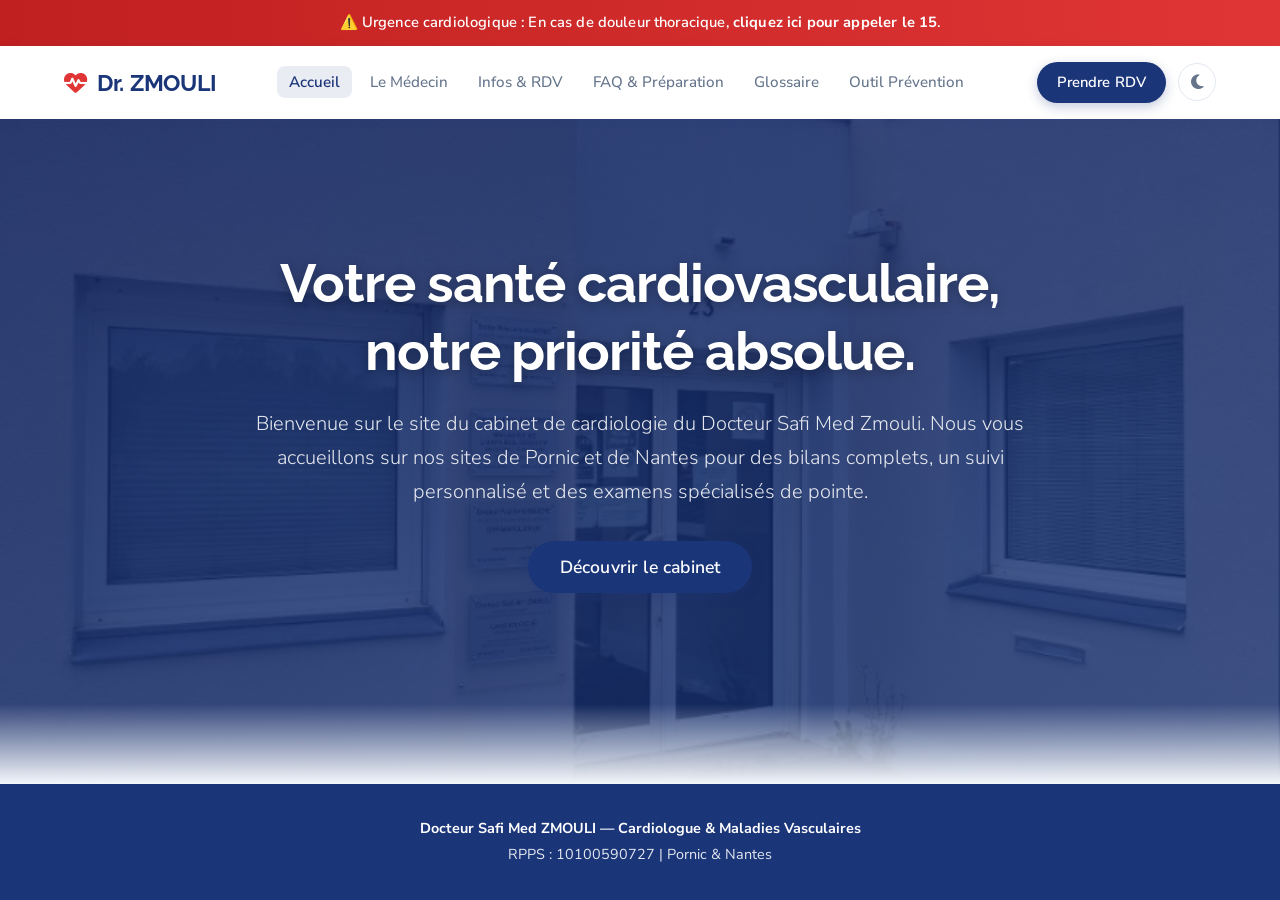
==== index.html @ 4a056d4e "first commit" ====
<!DOCTYPE html>
<html lang="fr">
<head>
    <meta charset="UTF-8">
    <meta name="viewport" content="width=device-width, initial-scale=1.0">
    <title>Accueil - Dr. Safi Med ZMOULI</title>
    <meta property="og:title" content="Cabinet de Cardiologie - Dr. Safi Med ZMOULI">
    <meta property="og:description" content="Prenez rendez-vous avec le Dr. Zmouli à Pornic ou Nantes. Prévention, diagnostic et traitement des maladies cardiovasculaires.">
    <meta property="og:image" content="Photo_DRZM.png">
    <meta property="og:type" content="website">
    <link rel="icon" type="image/png" href="Photo_DRZM.png">
    <link href="https://unpkg.com/aos@2.3.1/dist/aos.css" rel="stylesheet">
    <link rel="stylesheet" href="https://cdnjs.cloudflare.com/ajax/libs/font-awesome/6.5.1/css/all.min.css">
    <link rel="stylesheet" href="style.css">
    <style>
        #loader { position:fixed;inset:0;background:#1a3578;display:flex;justify-content:center;align-items:center;z-index:10000;transition:opacity .5s; }
        .loader-hidden { opacity:0;pointer-events:none; }
        .heart-container { font-size:4.5em;color:white;animation:loader-pulse .8s infinite; }
        @keyframes loader-pulse { 0%,100%{transform:scale(1)}15%{transform:scale(1.35)}30%{transform:scale(1)}45%{transform:scale(1.18)} }
    </style>
</head>
<body>
    <div id="loader"><div class="heart-container"><i class="fa-solid fa-heart-pulse"></i></div></div>

    <a href="tel:15" class="urgence-banner">
        <div class="texte-battant">⚠️ Urgence cardiologique : En cas de douleur thoracique, <strong>cliquez ici pour appeler le 15</strong>.</div>
    </a>

    <header>
        <a href="accueil.html" class="logo"><i class="fa-solid fa-heart-pulse"></i> Dr. ZMOULI</a>
        <nav>
            <ul>
                <li><a href="index.html" class="active">Accueil</a></li>
                <li><a href="profil.html">Le Médecin</a></li>
                <li><a href="rendezvous.html">Infos & RDV</a></li>
                <li><a href="faq.html">FAQ & Préparation</a></li>
                <li><a href="glossaire.html">Glossaire</a></li>
                <li><a href="imc.html">Outil Prévention</a></li>
            </ul>
        </nav>
        <div class="header-actions">
            <a href="https://www.maiia.com/cardiologue/44210-pornic/zmouli-safi-med" target="_blank" class="btn-rdv">Prendre RDV</a>
            <button id="btn-theme" class="btn-theme" title="Basculer le mode sombre"><i id="icon-theme" class="fa-solid fa-moon"></i></button>
        </div>
    </header>

    <section class="hero">
        <div data-aos="zoom-in" data-aos-duration="1000">
            <h1>Votre santé cardiovasculaire,<br>notre priorité absolue.</h1>
            <p>Bienvenue sur le site du cabinet de cardiologie du Docteur Safi Med Zmouli. Nous vous accueillons sur nos sites de Pornic et de Nantes pour des bilans complets, un suivi personnalisé et des examens spécialisés de pointe.</p>
            <a href="rendezvous.html" class="btn-rdv" style="font-size:1.1em; padding:14px 32px;">Découvrir le cabinet</a>
        </div>
    </section>

    <footer>
        <p><strong>Docteur Safi Med ZMOULI — Cardiologue & Maladies Vasculaires</strong></p>
        <p>RPPS : 10100590727 | Pornic & Nantes</p>
    </footer>

    <button id="btn-retour-haut" title="Retour en haut"><i class="fa-solid fa-arrow-up"></i></button>

    <script src="script.js"></script>
    <script src="https://unpkg.com/aos@2.3.1/dist/aos.js"></script>
    <script>AOS.init({ duration: 800, once: true });</script>
</body>
</html>
---- style.css ----
/* =========================================
   VARIABLES & RESET
   ========================================= */
@import url('https://fonts.googleapis.com/css2?family=Raleway:wght@600;700;800&family=Nunito+Sans:wght@300;400;500;600;700&display=swap');

:root {
    --primary: #1a3578;
    --primary-dark: #112460;
    --primary-light: #2a4ea0;
    --accent: #e03535;
    --accent-dark: #c02020;
    --success: #0ea472;
    --bg: #f4f7fb;
    --surface: #ffffff;
    --text: #1e293b;
    --text-muted: #64748b;
    --border: #e2e8f0;
    --shadow-sm: 0 2px 8px rgba(0,0,0,0.06);
    --shadow-md: 0 6px 24px rgba(0,0,0,0.09);
    --shadow-lg: 0 12px 40px rgba(0,0,0,0.12);
    --radius: 14px;
    --radius-sm: 8px;
    --transition: 0.25s cubic-bezier(0.4, 0, 0.2, 1);
}

*, *::before, *::after { box-sizing: border-box; margin: 0; padding: 0; }

html { scroll-behavior: smooth; }

body {
    font-family: 'Nunito Sans', sans-serif;
    background-color: var(--bg);
    color: var(--text);
    display: flex;
    flex-direction: column;
    min-height: 100vh;
    line-height: 1.6;
    transition: background-color var(--transition), color var(--transition);
}

h1, h2, h3 {
    font-family: 'Raleway', sans-serif;
    line-height: 1.25;
}

/* =========================================
   LOADER
   ========================================= */
#loader {
    position: fixed; inset: 0;
    background: var(--primary);
    display: flex; justify-content: center; align-items: center;
    z-index: 10000;
    transition: opacity 0.5s ease, visibility 0.5s;
}
.loader-hidden { opacity: 0; visibility: hidden; pointer-events: none; }
.heart-container { font-size: 4.5em; color: white; animation: loader-pulse 0.8s infinite; }
@keyframes loader-pulse {
    0%, 100% { transform: scale(1); }
    15% { transform: scale(1.35); }
    30% { transform: scale(1); }
    45% { transform: scale(1.18); }
}
body.dark-mode #loader { background-color: #0d1b3e; }

/* =========================================
   URGENCE BANNER
   ========================================= */
.urgence-banner {
    display: block;
    background: linear-gradient(90deg, var(--accent-dark), var(--accent));
    color: white;
    text-align: center;
    padding: 11px 20px;
    font-size: 0.92em;
    font-weight: 600;
    text-decoration: none;
    letter-spacing: 0.01em;
    transition: filter var(--transition);
}
.urgence-banner:hover { filter: brightness(1.1); }
.texte-battant { display: inline-block; animation: heartBeat 1.6s ease-in-out infinite; }
@keyframes heartBeat {
    0%, 100% { transform: scale(1); }
    14%  { transform: scale(1.04); }
    28%  { transform: scale(1); }
    42%  { transform: scale(1.04); }
    70%  { transform: scale(1); }
}

/* =========================================
   HEADER & NAV
   ========================================= */
header {
    background: var(--surface);
    padding: 16px 5%;
    box-shadow: 0 2px 12px rgba(26, 53, 120, 0.08);
    display: flex;
    justify-content: space-between;
    align-items: center;
    position: sticky;
    top: 0;
    z-index: 1000;
    transition: background-color var(--transition), box-shadow var(--transition);
}

.logo {
    font-family: 'Raleway',serif;
    font-size: 1.45em;
    font-weight: 700;
    color: var(--primary);
    text-decoration: none;
    display: flex;
    align-items: center;
    gap: 10px;
    letter-spacing: -0.01em;
}
.logo i { color: var(--accent); }

nav ul { list-style: none; display: flex; gap: 6px; }

nav a {
    text-decoration: none;
    color: var(--text-muted);
    font-weight: 500;
    font-size: 0.95em;
    padding: 6px 12px;
    border-radius: var(--radius-sm);
    transition: color var(--transition), background var(--transition);
}
nav a:hover {
    color: var(--primary);
    background: rgba(26, 53, 120, 0.06);
}
nav a.active {
    color: var(--primary);
    background: rgba(26, 53, 120, 0.09);
    font-weight: 600;
}

.header-actions { display: flex; align-items: center; gap: 12px; }

.btn-rdv {
    background: var(--primary);
    color: white;
    padding: 9px 20px;
    border-radius: 40px;
    text-decoration: none;
    font-weight: 600;
    font-size: 0.92em;
    letter-spacing: 0.01em;
    transition: background var(--transition), transform var(--transition), box-shadow var(--transition);
    box-shadow: 0 4px 12px rgba(26, 53, 120, 0.25);
}
.btn-rdv:hover {
    background: var(--primary-light);
    transform: translateY(-2px);
    box-shadow: 0 6px 18px rgba(26, 53, 120, 0.35);
}

.btn-theme {
    background: none;
    border: 1.5px solid var(--border);
    font-size: 1.05em;
    cursor: pointer;
    color: var(--text-muted);
    width: 38px; height: 38px;
    border-radius: 50%;
    display: flex; align-items: center; justify-content: center;
    transition: all var(--transition);
}
.btn-theme:hover { transform: rotate(20deg); color: var(--primary); border-color: var(--primary); }

/* =========================================
   FOOTER
   ========================================= */
footer {
    background: var(--primary);
    color: rgba(255,255,255,0.88);
    text-align: center;
    padding: 32px 20px;
    margin-top: auto;
    font-size: 0.9em;
    line-height: 1.8;
}
footer strong { color: white; }

/* =========================================
   BOUTON RETOUR EN HAUT
   ========================================= */
#btn-retour-haut {
    display: none;
    position: fixed;
    bottom: 30px; right: 30px;
    z-index: 99;
    border: none;
    background: var(--primary);
    color: white;
    cursor: pointer;
    width: 48px; height: 48px;
    border-radius: 50%;
    font-size: 1em;
    padding: 0;
    line-height: 1;
    align-items: center;
    justify-content: center;
    box-shadow: 0 4px 16px rgba(26, 53, 120, 0.35);
    transition: background var(--transition), transform var(--transition), box-shadow var(--transition);
}
#btn-retour-haut:hover {
    background: var(--accent);
    transform: translateY(-4px);
    box-shadow: 0 8px 24px rgba(224, 53, 53, 0.35);
}

/* =========================================
   PAGE GÉNÉRALE
   ========================================= */
.container-page {
    width: 90%;
    max-width: 1150px;
    margin: 56px auto;
    padding: 0;
    flex-grow: 1;
}

.page-titre {
    text-align: center;
    color: var(--primary);
    font-size: 2.6em;
    margin-bottom: 12px;
    letter-spacing: -0.02em;
}
.page-sous-titre {
    text-align: center;
    color: var(--text-muted);
    font-size: 1.15em;
    margin-bottom: 52px;
    font-weight: 400;
}

/* =========================================
   CARTES GÉNÉRIQUES
   ========================================= */
.carte {
    background: var(--surface);
    padding: 32px;
    border-radius: var(--radius);
    box-shadow: var(--shadow-md);
    border-top: 4px solid var(--primary);
    transition: box-shadow var(--transition), transform var(--transition);
}
.carte:hover { box-shadow: var(--shadow-lg); }
.carte h2 {
    margin-top: 0;
    color: var(--primary);
    display: flex;
    align-items: center;
    gap: 10px;
    border-bottom: 1px solid var(--border);
    padding-bottom: 16px;
    margin-bottom: 20px;
    font-size: 1.3em;
}

/* =========================================
   HERO (Accueil)
   ========================================= */
.hero {
    text-align: center;
    padding: 130px 24px 150px;
    background-image:
        linear-gradient(160deg, rgba(17, 36, 96, 0.88) 0%, rgba(26, 53, 120, 0.78) 100%),
        url('image_31f8ce.png');
    background-size: cover;
    background-position: center;
    background-attachment: fixed;
    color: white;
    flex-grow: 1;
    position: relative;
    overflow: hidden;
}
.hero::after {
    content: '';
    position: absolute;
    bottom: 0; left: 0; right: 0;
    height: 80px;
    background: linear-gradient(to top, var(--bg), transparent);
}
.hero h1 {
    color: white;
    font-size: 3.4em;
    margin-bottom: 22px;
    text-shadow: 0 2px 12px rgba(0,0,0,0.3);
    letter-spacing: -0.02em;
}
.hero p {
    color: rgba(255, 255, 255, 0.88);
    font-size: 1.25em;
    max-width: 780px;
    margin: 0 auto 44px;
    line-height: 1.7;
    font-weight: 300;
}

/* =========================================
   PAGE PROFIL
   ========================================= */
.container-profil {
    max-width: 1000px;
    margin: 56px auto;
    padding: 48px;
    background: var(--surface);
    border-radius: var(--radius);
    box-shadow: var(--shadow-lg);
    flex-grow: 1;
}
.profil-haut { display: flex; gap: 48px; align-items: flex-start; }
.profil-image { flex: 0 0 280px; text-align: center; }

.cadre-photo {
    width: 100%;
    height: 340px;
    border-radius: var(--radius);
    overflow: hidden;
    box-shadow: var(--shadow-md);
    border: 4px solid var(--bg);
    outline: 2px solid var(--primary);
}
.photo-medecin {
    width: 100%; height: 100%;
    object-fit: cover;
    object-position: center top;
    transform: scale(1.15);
    transform-origin: center top;
    transition: transform 0.4s ease;
}
.cadre-photo:hover .photo-medecin { transform: scale(1.2); }

.titre-doc { color: var(--primary); font-size: 1.4em; margin-top: 16px; margin-bottom: 4px; }
.rpps { color: var(--text-muted); font-size: 0.85em; margin-top: 4px; }

.profil-texte { flex: 1; }
.profil-texte h2 {
    color: var(--primary);
    border-bottom: 2px solid var(--bg);
    padding-bottom: 10px;
    margin-top: 0;
    margin-bottom: 16px;
    font-size: 1.4em;
}
.profil-texte p { color: var(--text-muted); line-height: 1.75; margin-bottom: 24px; }

.expertises {
    list-style: none;
    display: grid;
    grid-template-columns: 1fr 1fr;
    gap: 12px;
    margin-top: 8px;
}
.expertises li {
    position: relative;
    padding: 10px 12px 10px 36px;
    color: var(--text);
    font-weight: 500;
    font-size: 0.95em;
    background: var(--bg);
    border-radius: var(--radius-sm);
    transition: background var(--transition);
}
.expertises li:hover { background: rgba(26,53,120,0.06); }
.expertises li::before {
    content: "\f21e";
    font-family: "Font Awesome 6 Free";
    font-weight: 900;
    color: var(--accent);
    position: absolute;
    left: 12px;
    top: 11px;
}

/* =========================================
   PAGE RDV — GRILLE
   ========================================= */
.grille-contact {
    display: grid;
    grid-template-columns: 1fr 1fr;
    gap: 28px;
    margin-bottom: 56px;
}

.numero-tel {
    display: block;
    font-size: 1.75em;
    color: var(--accent);
    font-weight: 700;
    text-align: center;
    margin: 22px 0;
    padding: 14px;
    background: #fef2f2;
    border-radius: var(--radius-sm);
    letter-spacing: 0.04em;
}

.btn-maiia-gros {
    display: block;
    text-align: center;
    background: var(--primary);
    color: white;
    padding: 15px;
    font-size: 1.1em;
    border-radius: var(--radius-sm);
    text-decoration: none;
    font-weight: 700;
    margin-top: 20px;
    transition: background var(--transition), transform var(--transition);
    box-shadow: 0 4px 14px rgba(26,53,120,0.2);
}
.btn-maiia-gros:hover { background: var(--primary-light); transform: translateY(-2px); }

.table-horaires { width: 100%; border-collapse: collapse; margin-top: 14px; }
.table-horaires td { padding: 10px 4px; border-bottom: 1px dashed var(--border); font-size: 0.95em; }
.jour { font-weight: 600; color: var(--text); min-width: 90px; }

.jour-actuel { background: rgba(26,53,120,0.06); }
.jour-actuel td { border-bottom: 2px solid var(--primary) !important; }

.carte-map { grid-column: span 2; padding: 0; overflow: hidden; border-top: none; border-radius: var(--radius); }
iframe { width: 100%; height: 400px; border: 0; display: block; }

.card-vcard { border-top-color: var(--success) !important; text-align: center; }
.btn-vcard {
    background: var(--success);
    color: white;
    border: none;
    padding: 14px 20px;
    border-radius: var(--radius-sm);
    font-size: 1em;
    font-weight: 700;
    cursor: pointer;
    width: 100%;
    display: flex; justify-content: center; align-items: center;
    gap: 10px;
    margin-top: 20px;
    transition: background var(--transition), transform var(--transition), box-shadow var(--transition);
    box-shadow: 0 4px 12px rgba(14,164,114,0.2);
}
.btn-vcard:hover {
    background: #0b8a5e;
    transform: translateY(-2px);
    box-shadow: 0 6px 18px rgba(14,164,114,0.3);
}

/* =========================================
   PAGE IMC
   ========================================= */
.outil-medical {
    background: linear-gradient(145deg, #172554, var(--primary));
    padding: 44px;
    border-radius: var(--radius);
    box-shadow: var(--shadow-lg);
    text-align: center;
    max-width: 780px;
    margin: 0 auto;
    color: white;
}
.outil-medical h2 { color: white; font-size: 1.6em; }
.outil-medical label { color: #93c5fd; }

.inputs-container { display: flex; gap: 20px; justify-content: center; margin: 24px 0; }
.input-group { display: flex; flex-direction: column; text-align: left; width: 45%; }
.input-group label { font-weight: 600; margin-bottom: 8px; font-size: 0.95em; }
.outil-medical input {
    padding: 13px 16px;
    border: 1.5px solid rgba(255,255,255,0.2);
    border-radius: var(--radius-sm);
    font-size: 1em;
    background: rgba(255,255,255,0.1);
    color: white;
    transition: border-color var(--transition), background var(--transition);
    font-family: 'DM Sans', sans-serif;
}
.outil-medical input::placeholder { color: rgba(255,255,255,0.4); }
.outil-medical input:focus { border-color: rgba(255,255,255,0.6); background: rgba(255,255,255,0.18); outline: none; }

.btn-calcul {
    background: var(--accent);
    color: white;
    border: none;
    padding: 14px 32px;
    font-size: 1.1em;
    font-weight: 700;
    border-radius: 40px;
    cursor: pointer;
    transition: background var(--transition), transform var(--transition), box-shadow var(--transition);
    box-shadow: 0 4px 14px rgba(224,53,53,0.3);
    font-family: 'Nunito Sans', sans-serif;
    letter-spacing: 0.02em;
}
.btn-calcul:hover { background: var(--accent-dark); transform: translateY(-2px); box-shadow: 0 6px 20px rgba(224,53,53,0.4); }

#resultat-imc {
    margin-top: 24px;
    font-weight: 700;
    font-size: 1.2em;
    padding: 20px;
    border-radius: var(--radius-sm);
    display: none;
    line-height: 1.5;
}

/* Test fréquence cardiaque */
.timer-circle {
    width: 130px; height: 130px;
    border: 5px solid rgba(255,255,255,0.4);
    border-radius: 50%;
    margin: 0 auto 20px;
    display: flex; flex-direction: column;
    justify-content: center; align-items: center;
    transition: border-color 0.15s, transform 0.15s;
}
#timer-display { font-size: 2.8em; font-weight: 800; color: white; line-height: 1; }
.timer-circle small { color: rgba(255,255,255,0.6); font-size: 0.75em; letter-spacing: 0.1em; text-transform: uppercase; }
.counter-display { font-size: 1.3em; font-weight: 600; color: rgba(255,255,255,0.8); margin-bottom: 20px; }
#heartbeat-count { color: #fca5a5; font-weight: 800; }
#status-text { font-weight: 600; color: #93c5fd; margin-bottom: 16px; min-height: 24px; }
.timer-pulse-active { animation: pulse-red 0.12s ease; }
@keyframes pulse-red {
    0%, 100% { border-color: rgba(255,255,255,0.4); transform: scale(1); }
    50%       { border-color: #fca5a5; transform: scale(1.06); }
}

/* =========================================
   PAGE FAQ — ACCORDÉON
   ========================================= */
.checklist-visite {
    background: rgba(26,53,120,0.05);
    padding: 28px 32px;
    border-radius: var(--radius);
    margin-bottom: 44px;
    border-left: 5px solid var(--primary);
    box-shadow: var(--shadow-sm);
}
.checklist-visite h2 { color: var(--primary); margin-top: 0; margin-bottom: 14px; }
.checklist-visite ul { list-style: none; }
.checklist-visite li {
    padding: 10px 0;
    font-size: 1.05em;
    display: flex; align-items: center;
    gap: 14px;
    color: var(--text);
    border-bottom: 1px dashed var(--border);
}
.checklist-visite li:last-child { border-bottom: none; }

.accordion { margin-top: 28px; display: flex; flex-direction: column; gap: 12px; }
.accordion-item {
    border-radius: var(--radius-sm);
    overflow: hidden;
    box-shadow: var(--shadow-sm);
    border: 1px solid var(--border);
}
.accordion-bouton {
    width: 100%; text-align: left;
    padding: 18px 22px;
    font-size: 1.05em; font-weight: 600;
    color: var(--primary);
    background: var(--surface);
    border: none; cursor: pointer;
    display: flex; justify-content: space-between; align-items: center;
    transition: background var(--transition);
    font-family: 'Nunito Sans', sans-serif;
}
.accordion-bouton:hover { background: rgba(26,53,120,0.04); }
.accordion-contenu {
    max-height: 0; overflow: hidden;
    transition: max-height 0.4s ease, padding 0.4s ease;
    background: var(--surface);
    padding: 0 22px; color: var(--text-muted); line-height: 1.7;
}
.accordion-item.actif .accordion-contenu { max-height: 500px; padding: 18px 22px; border-top: 1px solid var(--border); }
.accordion-item.actif .accordion-bouton i { transform: rotate(180deg); color: var(--accent); }
.accordion-bouton i { transition: transform 0.3s; color: var(--text-muted); }

/* =========================================
   GLOSSAIRE
   ========================================= */
.search-box { position: relative; max-width: 580px; margin: 0 auto 44px; }
#search-glossaire {
    width: 100%;
    padding: 15px 20px 15px 52px;
    border-radius: 50px;
    border: 2px solid var(--border);
    outline: none;
    font-size: 1em;
    font-family: 'DM Sans', sans-serif;
    transition: border-color var(--transition), box-shadow var(--transition);
    background: var(--surface);
    color: var(--text);
}
#search-glossaire:focus { border-color: var(--primary); box-shadow: 0 0 0 3px rgba(26,53,120,0.1); }

.alphabet-index { display: flex; flex-wrap: wrap; justify-content: center; gap: 8px; margin: 0 0 40px; }
.alpha-btn {
    background: var(--surface);
    border: 1.5px solid var(--border);
    padding: 8px 14px;
    border-radius: var(--radius-sm);
    cursor: pointer;
    font-weight: 700;
    font-size: 0.9em;
    color: var(--primary);
    transition: all var(--transition);
    font-family: 'DM Sans', sans-serif;
}
.alpha-btn:hover, .alpha-btn.active { background: var(--primary); color: white; border-color: var(--primary); }

.grille-glossaire {
    display: grid;
    grid-template-columns: repeat(auto-fill, minmax(300px, 1fr));
    gap: 24px;
    align-items: stretch;
}
.term-card {
    background: var(--surface);
    padding: 24px;
    border-radius: var(--radius);
    border-top: 4px solid var(--primary);
    box-shadow: var(--shadow-sm);
    transition: transform var(--transition), box-shadow var(--transition);
    display: flex;
    flex-direction: column;
    height: 100%;
}
.term-card:hover { transform: translateY(-3px); box-shadow: var(--shadow-md); }
.term-card h3 { color: var(--primary); font-size: 1.1em; margin-bottom: 8px; font-family: 'Raleway', sans-serif; }
.term-card p { color: var(--text-muted); font-size: 0.95em; line-height: 1.6; margin: 0; flex: 1; }

/* =========================================
   MODE SOMBRE
   ========================================= */
body.dark-mode {
    background-color: #0a1628;
    color: #e2e8f0;
    --bg: #0a1628;
    --surface: #131f3a;
    --text: #e2e8f0;
    --text-muted: #94a3b8;
    --border: #1e3053;
    --primary: #3b69d0;
    --primary-light: #4f7de0;
}
body.dark-mode header { background: #131f3a; box-shadow: 0 2px 12px rgba(0,0,0,0.4); }
body.dark-mode footer { background: #0d1b38; }
body.dark-mode .logo { color: #5b87e8; }
body.dark-mode .logo i { color: #f87171; }
body.dark-mode nav a { color: #94a3b8; }
body.dark-mode nav a:hover { color: #93c5fd; background: rgba(59,105,208,0.12); }
body.dark-mode nav a.active { color: #93c5fd; background: rgba(59,105,208,0.15); }
body.dark-mode .btn-theme { color: #fbbf24; border-color: #334155; }
body.dark-mode .carte { background: #131f3a; border-top-color: #3b69d0; box-shadow: 0 6px 24px rgba(0,0,0,0.3); }
body.dark-mode .carte h2 { color: #93c5fd; border-color: #1e3053; }
body.dark-mode .container-profil { background: #131f3a; }
body.dark-mode .profil-texte h2 { color: #93c5fd; border-color: #1e3053; }
body.dark-mode .profil-texte p { color: #94a3b8; }
body.dark-mode .expertises li { background: rgba(59,105,208,0.1); color: #e2e8f0; }
body.dark-mode .expertises li::before { color: #f87171; }
body.dark-mode .page-titre { color: #93c5fd; }
body.dark-mode .page-sous-titre { color: #64748b; }
body.dark-mode .checklist-visite { background: rgba(59,105,208,0.1); border-color: #3b69d0; }
body.dark-mode .checklist-visite li { color: #e2e8f0; border-color: #1e3053; }
body.dark-mode .accordion-item { border-color: #1e3053; }
body.dark-mode .accordion-bouton { background: #131f3a; color: #93c5fd; }
body.dark-mode .accordion-bouton:hover { background: #1a2a4a; }
body.dark-mode .accordion-contenu { background: #131f3a; color: #94a3b8; border-color: #1e3053; }
body.dark-mode .term-card { background: #131f3a; border-color: #3b69d0; }
body.dark-mode .term-card h3 { color: #93c5fd; }
body.dark-mode .term-card p { color: #94a3b8; }
body.dark-mode #search-glossaire { background: #131f3a; color: #e2e8f0; border-color: #1e3053; }
body.dark-mode .alpha-btn { background: #131f3a; border-color: #1e3053; color: #93c5fd; }
body.dark-mode .alpha-btn:hover { background: #3b69d0; color: white; }
body.dark-mode .jour-actuel { background: rgba(59,105,208,0.15); }
body.dark-mode .jour-actuel td { border-color: #3b69d0 !important; }
body.dark-mode .table-horaires td { border-color: #1e3053; }
body.dark-mode .jour { color: #e2e8f0; }
body.dark-mode .hero::after { background: linear-gradient(to top, #0a1628, transparent); }
body.dark-mode #btn-retour-haut { background: #3b69d0; }

/* =========================================
   RESPONSIVE
   ========================================= */
@media (max-width: 900px) {
    header { padding: 14px 4%; gap: 12px; }
    nav ul { gap: 4px; }
    nav a { padding: 5px 8px; font-size: 0.88em; }
}

@media (max-width: 768px) {
    header {
        flex-wrap: wrap;
        justify-content: space-between;
        gap: 10px;
    }
    nav { order: 3; width: 100%; }
    nav ul { flex-wrap: wrap; justify-content: center; gap: 6px; }
    .header-actions { order: 2; }

    .hero { padding: 70px 20px 90px; background-attachment: scroll; }
    .hero h1 { font-size: 2.1em; }
    .hero p { font-size: 1.1em; }
    .hero::after { height: 50px; }

    .container-profil { padding: 28px 20px; margin: 28px 16px; }
    .profil-haut { flex-direction: column; align-items: center; gap: 28px; }
    .profil-image { flex: none; width: 100%; max-width: 280px; }
    .expertises { grid-template-columns: 1fr; }

    .grille-contact { grid-template-columns: 1fr; }
    .carte-map { grid-column: span 1; }

    .inputs-container { flex-direction: column; }
    .input-group { width: 100%; }

    .container-page { width: 94%; margin: 36px auto; }
    .page-titre { font-size: 2em; }
    .outil-medical { padding: 28px 20px; }

    #btn-retour-haut { bottom: 20px; right: 20px; width: 42px; height: 42px; }
}
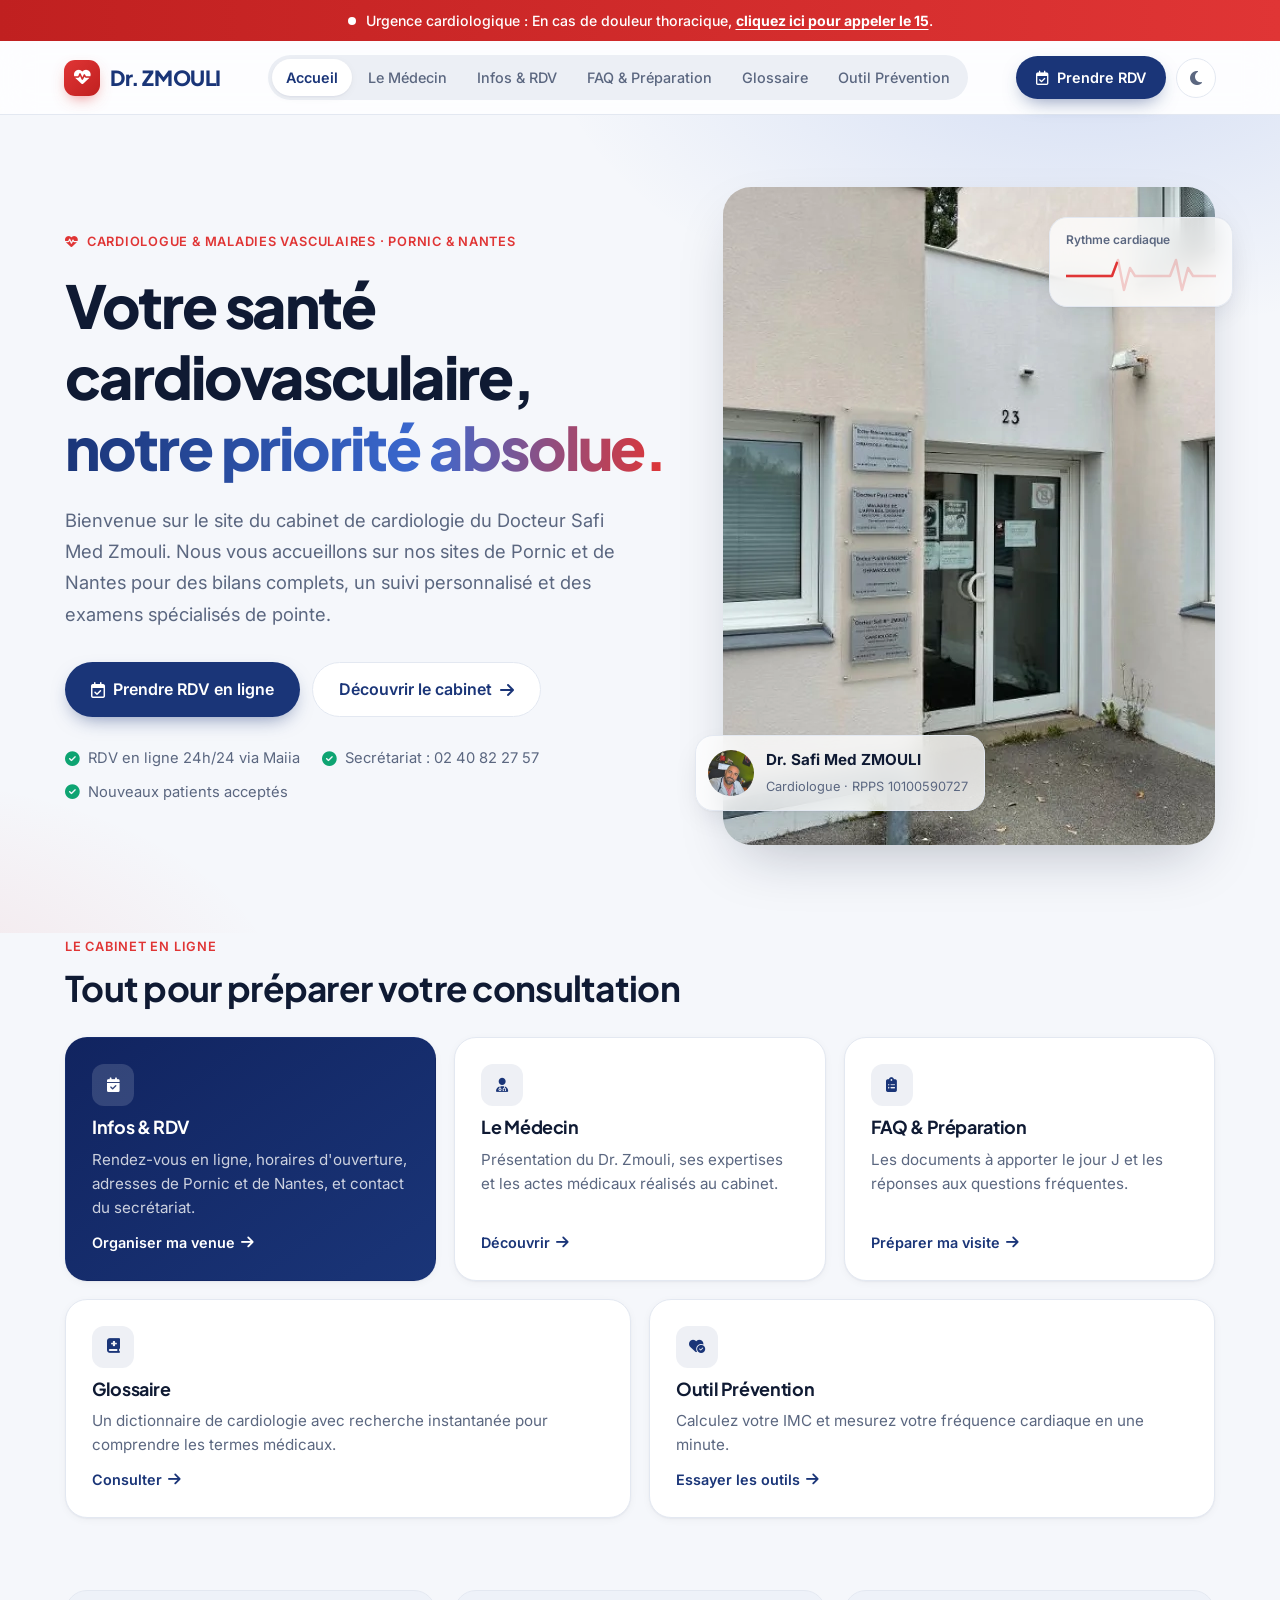
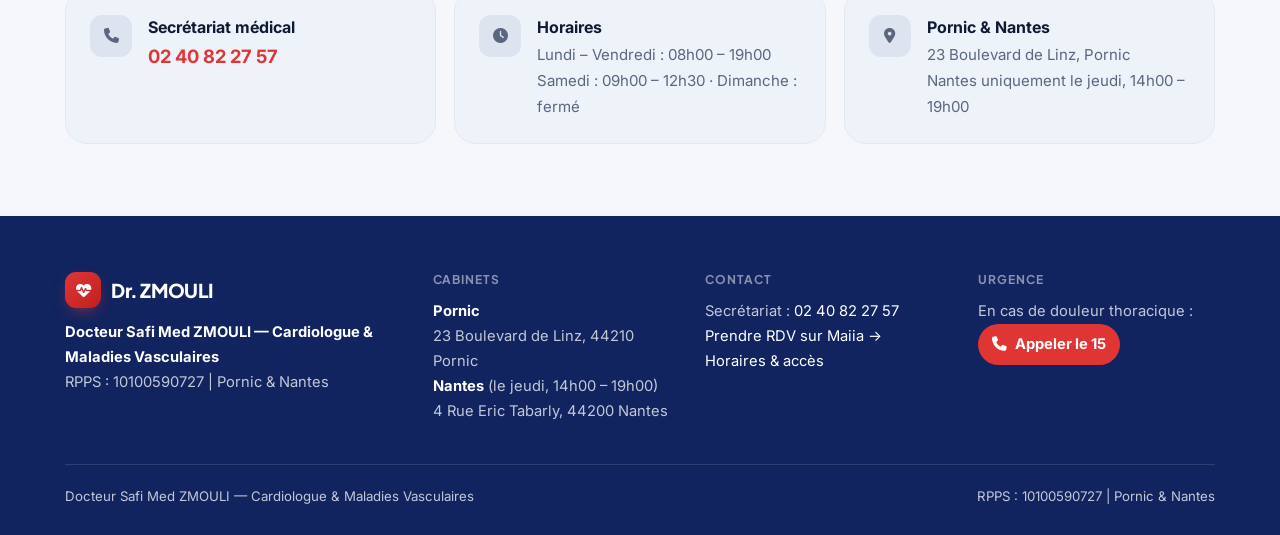
==== commit 6c18d9f2: "Add files via upload" ====
--- a/index.html
+++ b/index.html
@@ -4,6 +4,8 @@
     <meta charset="UTF-8">
     <meta name="viewport" content="width=device-width, initial-scale=1.0">
     <title>Accueil - Dr. Safi Med ZMOULI</title>
+    <meta name="description" content="Cabinet de cardiologie du Dr. Safi Med Zmouli à Pornic et Nantes : prévention, diagnostic et traitement des maladies cardiovasculaires. Prise de rendez-vous en ligne via Maiia.">
+    <meta name="theme-color" content="#1a3578">
     <meta property="og:title" content="Cabinet de Cardiologie - Dr. Safi Med ZMOULI">
     <meta property="og:description" content="Prenez rendez-vous avec le Dr. Zmouli à Pornic ou Nantes. Prévention, diagnostic et traitement des maladies cardiovasculaires.">
     <meta property="og:image" content="Photo_DRZM.png">
@@ -12,25 +14,21 @@
     <link href="https://unpkg.com/aos@2.3.1/dist/aos.css" rel="stylesheet">
     <link rel="stylesheet" href="https://cdnjs.cloudflare.com/ajax/libs/font-awesome/6.5.1/css/all.min.css">
     <link rel="stylesheet" href="style.css">
-    <style>
-        #loader { position:fixed;inset:0;background:#1a3578;display:flex;justify-content:center;align-items:center;z-index:10000;transition:opacity .5s; }
-        .loader-hidden { opacity:0;pointer-events:none; }
-        .heart-container { font-size:4.5em;color:white;animation:loader-pulse .8s infinite; }
-        @keyframes loader-pulse { 0%,100%{transform:scale(1)}15%{transform:scale(1.35)}30%{transform:scale(1)}45%{transform:scale(1.18)} }
-    </style>
 </head>
 <body>
+    <!-- Thème appliqué avant l'affichage pour éviter un flash blanc -->
+    <script>try{var t=localStorage.getItem('theme');if(t==='dark'||(!t&&window.matchMedia('(prefers-color-scheme: dark)').matches))document.body.classList.add('dark-mode');}catch(e){}</script>
     <div id="loader"><div class="heart-container"><i class="fa-solid fa-heart-pulse"></i></div></div>
 
     <a href="tel:15" class="urgence-banner">
-        <div class="texte-battant">⚠️ Urgence cardiologique : En cas de douleur thoracique, <strong>cliquez ici pour appeler le 15</strong>.</div>
+        <div class="texte-battant"><span class="point-urgence" aria-hidden="true"></span><span>Urgence cardiologique : En cas de douleur thoracique, <strong>cliquez ici pour appeler le 15</strong>.</span></div>
     </a>
 
     <header>
-        <a href="accueil.html" class="logo"><i class="fa-solid fa-heart-pulse"></i> Dr. ZMOULI</a>
-        <nav>
+        <a href="index.html" class="logo"><i class="fa-solid fa-heart-pulse"></i> Dr. ZMOULI</a>
+        <nav id="menu-principal" aria-label="Navigation principale">
             <ul>
-                <li><a href="index.html" class="active">Accueil</a></li>
+                <li><a href="index.html" class="active" aria-current="page">Accueil</a></li>
                 <li><a href="profil.html">Le Médecin</a></li>
                 <li><a href="rendezvous.html">Infos & RDV</a></li>
                 <li><a href="faq.html">FAQ & Préparation</a></li>
@@ -39,28 +37,128 @@
             </ul>
         </nav>
         <div class="header-actions">
-            <a href="https://www.maiia.com/cardiologue/44210-pornic/zmouli-safi-med" target="_blank" class="btn-rdv">Prendre RDV</a>
-            <button id="btn-theme" class="btn-theme" title="Basculer le mode sombre"><i id="icon-theme" class="fa-solid fa-moon"></i></button>
+            <a href="https://www.maiia.com/cardiologue/44210-pornic/zmouli-safi-med" target="_blank" rel="noopener" class="btn-rdv"><i class="fa-regular fa-calendar-check"></i><span>Prendre RDV</span></a>
+            <button id="btn-theme" class="btn-theme" title="Basculer le mode sombre" aria-label="Basculer le mode sombre"><i id="icon-theme" class="fa-solid fa-moon"></i></button>
+            <button id="btn-menu" class="menu-toggle" aria-label="Ouvrir le menu" aria-expanded="false" aria-controls="menu-principal"><i class="fa-solid fa-bars"></i></button>
         </div>
     </header>
 
     <section class="hero">
-        <div data-aos="zoom-in" data-aos-duration="1000">
-            <h1>Votre santé cardiovasculaire,<br>notre priorité absolue.</h1>
-            <p>Bienvenue sur le site du cabinet de cardiologie du Docteur Safi Med Zmouli. Nous vous accueillons sur nos sites de Pornic et de Nantes pour des bilans complets, un suivi personnalisé et des examens spécialisés de pointe.</p>
-            <a href="rendezvous.html" class="btn-rdv" style="font-size:1.1em; padding:14px 32px;">Découvrir le cabinet</a>
+        <div class="hero-grid">
+            <div class="hero-texte" data-aos="fade-up">
+                <span class="eyebrow"><i class="fa-solid fa-heart-pulse"></i> Cardiologue & Maladies Vasculaires · Pornic & Nantes</span>
+                <h1>Votre santé cardiovasculaire,<br><span>notre priorité absolue.</span></h1>
+                <p>Bienvenue sur le site du cabinet de cardiologie du Docteur Safi Med Zmouli. Nous vous accueillons sur nos sites de Pornic et de Nantes pour des bilans complets, un suivi personnalisé et des examens spécialisés de pointe.</p>
+                <div class="hero-actions">
+                    <a href="https://www.maiia.com/cardiologue/44210-pornic/zmouli-safi-med" target="_blank" rel="noopener" class="btn-rdv"><i class="fa-regular fa-calendar-check"></i> Prendre RDV en ligne</a>
+                    <a href="rendezvous.html" class="btn-secondaire">Découvrir le cabinet <i class="fa-solid fa-arrow-right"></i></a>
+                </div>
+                <ul class="hero-points">
+                    <li><i class="fa-solid fa-circle-check"></i> RDV en ligne 24h/24 via Maiia</li>
+                    <li><i class="fa-solid fa-circle-check"></i> Secrétariat : 02 40 82 27 57</li>
+                    <li><i class="fa-solid fa-circle-check"></i> Nouveaux patients acceptés</li>
+                </ul>
+            </div>
+            <div class="hero-visuel" data-aos="fade-left" data-aos-delay="150">
+                <img src="cabinet.webp" alt="Entrée du cabinet, 23 Boulevard de Linz à Pornic" width="881" height="658">
+                <div class="badge-ecg" aria-hidden="true">
+                    <small>Rythme cardiaque</small>
+                    <svg viewBox="0 0 150 40"><path class="fond" d="M0 22 H38 L46 22 L52 6 L58 36 L64 14 L69 22 H98 L104 22 L110 6 L116 36 L122 14 L127 22 H150"/><path class="trace" d="M0 22 H38 L46 22 L52 6 L58 36 L64 14 L69 22 H98 L104 22 L110 6 L116 36 L122 14 L127 22 H150"/></svg>
+                </div>
+                <div class="badge-flottant">
+                    <div class="mini-photo"><img src="Photo_DRZM.png" alt=""></div>
+                    <div><strong>Dr. Safi Med ZMOULI</strong><small>Cardiologue · RPPS 10100590727</small></div>
+                </div>
+            </div>
+        </div>
+    </section>
+
+    <section class="section-accueil">
+        <span class="eyebrow">Le cabinet en ligne</span>
+        <h2>Tout pour préparer votre consultation</h2>
+        <div class="acces-grille">
+            <a href="rendezvous.html" class="acces-carte mise-en-avant" data-aos="fade-up">
+                <span class="icone"><i class="fa-solid fa-calendar-check"></i></span>
+                <h3>Infos & RDV</h3>
+                <p>Rendez-vous en ligne, horaires d'ouverture, adresses de Pornic et de Nantes, et contact du secrétariat.</p>
+                <span class="lien">Organiser ma venue <i class="fa-solid fa-arrow-right"></i></span>
+            </a>
+            <a href="profil.html" class="acces-carte" data-aos="fade-up" data-aos-delay="80">
+                <span class="icone"><i class="fa-solid fa-user-doctor"></i></span>
+                <h3>Le Médecin</h3>
+                <p>Présentation du Dr. Zmouli, ses expertises et les actes médicaux réalisés au cabinet.</p>
+                <span class="lien">Découvrir <i class="fa-solid fa-arrow-right"></i></span>
+            </a>
+            <a href="faq.html" class="acces-carte" data-aos="fade-up" data-aos-delay="160">
+                <span class="icone"><i class="fa-solid fa-clipboard-list"></i></span>
+                <h3>FAQ & Préparation</h3>
+                <p>Les documents à apporter le jour J et les réponses aux questions fréquentes.</p>
+                <span class="lien">Préparer ma visite <i class="fa-solid fa-arrow-right"></i></span>
+            </a>
+            <a href="glossaire.html" class="acces-carte" data-aos="fade-up">
+                <span class="icone"><i class="fa-solid fa-book-medical"></i></span>
+                <h3>Glossaire</h3>
+                <p>Un dictionnaire de cardiologie avec recherche instantanée pour comprendre les termes médicaux.</p>
+                <span class="lien">Consulter <i class="fa-solid fa-arrow-right"></i></span>
+            </a>
+            <a href="imc.html" class="acces-carte" data-aos="fade-up" data-aos-delay="80">
+                <span class="icone"><i class="fa-solid fa-heart-circle-check"></i></span>
+                <h3>Outil Prévention</h3>
+                <p>Calculez votre IMC et mesurez votre fréquence cardiaque en une minute.</p>
+                <span class="lien">Essayer les outils <i class="fa-solid fa-arrow-right"></i></span>
+            </a>
+        </div>
+    </section>
+
+    <section class="section-accueil">
+        <div class="bandeau-infos">
+            <div data-aos="fade-up"><span class="icone"><i class="fa-solid fa-phone"></i></span>
+                <div><strong>Secrétariat médical</strong><a href="tel:0240822757">02 40 82 27 57</a></div></div>
+            <div data-aos="fade-up" data-aos-delay="80"><span class="icone"><i class="fa-solid fa-clock"></i></span>
+                <div><strong>Horaires</strong><span>Lundi – Vendredi : 08h00 – 19h00<br>Samedi : 09h00 – 12h30 · Dimanche : fermé</span></div></div>
+            <div data-aos="fade-up" data-aos-delay="160"><span class="icone"><i class="fa-solid fa-location-dot"></i></span>
+                <div><strong>Pornic & Nantes</strong><span>23 Boulevard de Linz, Pornic<br>Nantes uniquement le jeudi, 14h00 – 19h00</span></div></div>
         </div>
     </section>
 
     <footer>
-        <p><strong>Docteur Safi Med ZMOULI — Cardiologue & Maladies Vasculaires</strong></p>
-        <p>RPPS : 10100590727 | Pornic & Nantes</p>
+        <div class="footer-grille">
+            <div>
+                <a href="index.html" class="logo"><i class="fa-solid fa-heart-pulse"></i> Dr. ZMOULI</a>
+                <p><strong>Docteur Safi Med ZMOULI — Cardiologue & Maladies Vasculaires</strong></p>
+                <p>RPPS : 10100590727 | Pornic & Nantes</p>
+            </div>
+            <div>
+                <h3>Cabinets</h3>
+                <p><strong>Pornic</strong><br>23 Boulevard de Linz, 44210 Pornic</p>
+                <p><strong>Nantes</strong> (le jeudi, 14h00 – 19h00)<br>4 Rue Eric Tabarly, 44200 Nantes</p>
+            </div>
+            <div>
+                <h3>Contact</h3>
+                <p>Secrétariat : <a href="tel:0240822757">02 40 82 27 57</a></p>
+                <p><a href="https://www.maiia.com/cardiologue/44210-pornic/zmouli-safi-med" target="_blank" rel="noopener">Prendre RDV sur Maiia →</a></p>
+                <p><a href="rendezvous.html">Horaires & accès</a></p>
+            </div>
+            <div>
+                <h3>Urgence</h3>
+                <p>En cas de douleur thoracique :</p>
+                <p><a href="tel:15" class="footer-urgence"><i class="fa-solid fa-phone"></i> Appeler le 15</a></p>
+            </div>
+        </div>
+        <div class="footer-bas">
+            <span>Docteur Safi Med ZMOULI — Cardiologue & Maladies Vasculaires</span>
+            <span>RPPS : 10100590727 | Pornic & Nantes</span>
+        </div>
     </footer>
 
-    <button id="btn-retour-haut" title="Retour en haut"><i class="fa-solid fa-arrow-up"></i></button>
+    <button id="btn-retour-haut" title="Retour en haut" aria-label="Retour en haut"><i class="fa-solid fa-arrow-up"></i></button>
 
     <script src="script.js"></script>
     <script src="https://unpkg.com/aos@2.3.1/dist/aos.js"></script>
-    <script>AOS.init({ duration: 800, once: true });</script>
+    <script>
+        // Si la librairie d'animation ne charge pas, on affiche tout le contenu directement
+        if (window.AOS) { AOS.init({ duration: 700, once: true, offset: 40 }); }
+        else { document.querySelectorAll('[data-aos]').forEach(e => e.removeAttribute('data-aos')); }
+    </script>
 </body>
 </html>
--- a/style.css
+++ b/style.css
@@ -1,46 +1,73 @@
 /* =========================================
    VARIABLES & RESET
    ========================================= */
-@import url('https://fonts.googleapis.com/css2?family=Raleway:wght@600;700;800&family=Nunito+Sans:wght@300;400;500;600;700&display=swap');
+@import url('https://fonts.googleapis.com/css2?family=Plus+Jakarta+Sans:wght@500;600;700;800&family=Inter:wght@400;500;600;700&display=swap');
 
 :root {
     --primary: #1a3578;
     --primary-dark: #112460;
     --primary-light: #2a4ea0;
+    --primary-soft: rgba(26, 53, 120, 0.07);
     --accent: #e03535;
     --accent-dark: #c02020;
+    --accent-soft: #fef2f2;
     --success: #0ea472;
-    --bg: #f4f7fb;
+    --success-soft: rgba(14, 164, 114, 0.1);
+    --bg: #f5f7fb;
+    --bg-alt: #eef2f9;
     --surface: #ffffff;
-    --text: #1e293b;
-    --text-muted: #64748b;
-    --border: #e2e8f0;
-    --shadow-sm: 0 2px 8px rgba(0,0,0,0.06);
-    --shadow-md: 0 6px 24px rgba(0,0,0,0.09);
-    --shadow-lg: 0 12px 40px rgba(0,0,0,0.12);
-    --radius: 14px;
-    --radius-sm: 8px;
+    --surface-glass: rgba(255, 255, 255, 0.78);
+    --text: #0f1a33;
+    --text-muted: #5b6780;
+    --border: #e3e8f1;
+    --shadow-sm: 0 1px 2px rgba(15, 26, 51, 0.05), 0 2px 8px rgba(15, 26, 51, 0.04);
+    --shadow-md: 0 1px 2px rgba(15, 26, 51, 0.04), 0 10px 30px -8px rgba(15, 26, 51, 0.12);
+    --shadow-lg: 0 24px 60px -20px rgba(15, 26, 51, 0.28);
+    --radius: 22px;
+    --radius-sm: 12px;
     --transition: 0.25s cubic-bezier(0.4, 0, 0.2, 1);
+    --font-titre: 'Plus Jakarta Sans', system-ui, sans-serif;
+    --font-texte: 'Inter', system-ui, sans-serif;
 }
 
 *, *::before, *::after { box-sizing: border-box; margin: 0; padding: 0; }
 
-html { scroll-behavior: smooth; }
+html { scroll-behavior: smooth; -webkit-text-size-adjust: 100%; }
 
 body {
-    font-family: 'Nunito Sans', sans-serif;
+    font-family: var(--font-texte);
     background-color: var(--bg);
     color: var(--text);
     display: flex;
     flex-direction: column;
     min-height: 100vh;
     line-height: 1.6;
+    -webkit-font-smoothing: antialiased;
     transition: background-color var(--transition), color var(--transition);
 }
 
 h1, h2, h3 {
-    font-family: 'Raleway', sans-serif;
-    line-height: 1.25;
+    font-family: var(--font-titre);
+    line-height: 1.2;
+    letter-spacing: -0.02em;
+}
+
+img { max-width: 100%; display: block; }
+
+a:focus-visible, button:focus-visible, input:focus-visible {
+    outline: 3px solid rgba(59, 105, 208, 0.55);
+    outline-offset: 3px;
+}
+
+.eyebrow {
+    display: inline-flex;
+    align-items: center;
+    gap: 8px;
+    font-size: 0.8em;
+    font-weight: 600;
+    letter-spacing: 0.06em;
+    text-transform: uppercase;
+    color: var(--accent);
 }
 
 /* =========================================
@@ -51,17 +78,16 @@
     background: var(--primary);
     display: flex; justify-content: center; align-items: center;
     z-index: 10000;
-    transition: opacity 0.5s ease, visibility 0.5s;
+    transition: opacity 0.4s ease, visibility 0.4s;
 }
 .loader-hidden { opacity: 0; visibility: hidden; pointer-events: none; }
-.heart-container { font-size: 4.5em; color: white; animation: loader-pulse 0.8s infinite; }
+.heart-container { font-size: 4em; color: white; animation: loader-pulse 0.8s infinite; }
 @keyframes loader-pulse {
     0%, 100% { transform: scale(1); }
-    15% { transform: scale(1.35); }
+    15% { transform: scale(1.3); }
     30% { transform: scale(1); }
-    45% { transform: scale(1.18); }
-}
-body.dark-mode #loader { background-color: #0d1b3e; }
+    45% { transform: scale(1.15); }
+}
 
 /* =========================================
    URGENCE BANNER
@@ -71,20 +97,24 @@
     background: linear-gradient(90deg, var(--accent-dark), var(--accent));
     color: white;
     text-align: center;
-    padding: 11px 20px;
-    font-size: 0.92em;
-    font-weight: 600;
+    padding: 9px 20px;
+    font-size: 0.88em;
+    font-weight: 500;
     text-decoration: none;
-    letter-spacing: 0.01em;
     transition: filter var(--transition);
 }
-.urgence-banner:hover { filter: brightness(1.1); }
-.texte-battant { display: inline-block; animation: heartBeat 1.6s ease-in-out infinite; }
+.urgence-banner:hover { filter: brightness(1.08); }
+.urgence-banner strong { font-weight: 700; text-decoration: underline; text-underline-offset: 3px; }
+.texte-battant { display: inline-flex; align-items: center; gap: 10px; }
+.texte-battant .point-urgence {
+    width: 8px; height: 8px; border-radius: 50%; background: white; flex: none;
+    animation: heartBeat 1.6s ease-in-out infinite;
+}
 @keyframes heartBeat {
-    0%, 100% { transform: scale(1); }
-    14%  { transform: scale(1.04); }
-    28%  { transform: scale(1); }
-    42%  { transform: scale(1.04); }
+    0%, 100% { transform: scale(1); opacity: 1; }
+    14%  { transform: scale(1.6); opacity: .7; }
+    28%  { transform: scale(1); opacity: 1; }
+    42%  { transform: scale(1.6); opacity: .7; }
     70%  { transform: scale(1); }
 }
 
@@ -92,106 +122,165 @@
    HEADER & NAV
    ========================================= */
 header {
-    background: var(--surface);
-    padding: 16px 5%;
-    box-shadow: 0 2px 12px rgba(26, 53, 120, 0.08);
+    background: var(--surface-glass);
+    -webkit-backdrop-filter: saturate(180%) blur(16px);
+    backdrop-filter: saturate(180%) blur(16px);
+    border-bottom: 1px solid var(--border);
+    padding: 14px max(5%, 20px);
     display: flex;
     justify-content: space-between;
     align-items: center;
+    gap: 20px;
     position: sticky;
     top: 0;
     z-index: 1000;
     transition: background-color var(--transition), box-shadow var(--transition);
 }
+header.scrolled { box-shadow: 0 8px 30px -12px rgba(15, 26, 51, 0.18); }
 
 .logo {
-    font-family: 'Raleway',serif;
-    font-size: 1.45em;
-    font-weight: 700;
+    font-family: var(--font-titre);
+    font-size: 1.3em;
+    font-weight: 800;
     color: var(--primary);
     text-decoration: none;
     display: flex;
     align-items: center;
     gap: 10px;
-    letter-spacing: -0.01em;
-}
-.logo i { color: var(--accent); }
-
-nav ul { list-style: none; display: flex; gap: 6px; }
+    letter-spacing: -0.02em;
+    white-space: nowrap;
+}
+.logo i {
+    color: white;
+    background: linear-gradient(135deg, var(--accent), var(--accent-dark));
+    width: 36px; height: 36px; border-radius: 11px;
+    display: grid; place-items: center;
+    font-size: 0.8em;
+    box-shadow: 0 6px 16px -6px rgba(224, 53, 53, 0.7);
+}
+
+nav ul {
+    list-style: none; display: flex; gap: 2px;
+    background: var(--primary-soft);
+    padding: 4px;
+    border-radius: 999px;
+}
 
 nav a {
+    display: block;
     text-decoration: none;
     color: var(--text-muted);
     font-weight: 500;
-    font-size: 0.95em;
-    padding: 6px 12px;
-    border-radius: var(--radius-sm);
-    transition: color var(--transition), background var(--transition);
-}
-nav a:hover {
-    color: var(--primary);
-    background: rgba(26, 53, 120, 0.06);
-}
+    font-size: 0.9em;
+    padding: 7px 14px;
+    border-radius: 999px;
+    white-space: nowrap;
+    transition: color var(--transition), background var(--transition), box-shadow var(--transition);
+}
+nav a:hover { color: var(--primary); }
 nav a.active {
     color: var(--primary);
-    background: rgba(26, 53, 120, 0.09);
+    background: var(--surface);
     font-weight: 600;
-}
-
-.header-actions { display: flex; align-items: center; gap: 12px; }
+    box-shadow: var(--shadow-sm);
+}
+
+.header-actions { display: flex; align-items: center; gap: 10px; }
 
 .btn-rdv {
+    display: inline-flex;
+    align-items: center;
+    gap: 8px;
     background: var(--primary);
     color: white;
-    padding: 9px 20px;
-    border-radius: 40px;
+    padding: 10px 20px;
+    border-radius: 999px;
     text-decoration: none;
     font-weight: 600;
-    font-size: 0.92em;
-    letter-spacing: 0.01em;
+    font-size: 0.9em;
+    white-space: nowrap;
     transition: background var(--transition), transform var(--transition), box-shadow var(--transition);
-    box-shadow: 0 4px 12px rgba(26, 53, 120, 0.25);
+    box-shadow: 0 8px 20px -8px rgba(26, 53, 120, 0.6);
 }
 .btn-rdv:hover {
     background: var(--primary-light);
     transform: translateY(-2px);
-    box-shadow: 0 6px 18px rgba(26, 53, 120, 0.35);
-}
-
-.btn-theme {
-    background: none;
-    border: 1.5px solid var(--border);
-    font-size: 1.05em;
+    box-shadow: 0 12px 26px -8px rgba(26, 53, 120, 0.6);
+}
+
+.btn-secondaire {
+    display: inline-flex;
+    align-items: center;
+    gap: 8px;
+    padding: 10px 20px;
+    border-radius: 999px;
+    text-decoration: none;
+    font-weight: 600;
+    font-size: 0.9em;
+    color: var(--primary);
+    background: var(--surface);
+    border: 1px solid var(--border);
+    transition: border-color var(--transition), transform var(--transition);
+}
+.btn-secondaire:hover { border-color: var(--primary); transform: translateY(-2px); }
+
+.btn-theme, .menu-toggle {
+    background: var(--surface);
+    border: 1px solid var(--border);
+    font-size: 1em;
     cursor: pointer;
     color: var(--text-muted);
-    width: 38px; height: 38px;
+    width: 40px; height: 40px;
     border-radius: 50%;
     display: flex; align-items: center; justify-content: center;
+    flex: none;
     transition: all var(--transition);
 }
 .btn-theme:hover { transform: rotate(20deg); color: var(--primary); border-color: var(--primary); }
+.menu-toggle { display: none; }
 
 /* =========================================
    FOOTER
    ========================================= */
 footer {
-    background: var(--primary);
-    color: rgba(255,255,255,0.88);
-    text-align: center;
-    padding: 32px 20px;
+    background: var(--primary-dark);
+    color: rgba(255, 255, 255, 0.75);
+    padding: 56px max(5%, 20px) 28px;
     margin-top: auto;
+    font-size: 0.92em;
+    line-height: 1.7;
+}
+footer strong { color: white; }
+.footer-grille {
+    max-width: 1150px; margin: 0 auto;
+    display: grid;
+    grid-template-columns: 1.4fr 1fr 1fr 1fr;
+    gap: 36px;
+}
+.footer-grille h3 {
+    font-size: 0.82em; font-weight: 700; letter-spacing: 0.08em; text-transform: uppercase;
+    color: rgba(255, 255, 255, 0.5); margin-bottom: 12px;
+}
+.footer-grille a { color: white; text-decoration: none; }
+.footer-grille a:hover { text-decoration: underline; }
+.footer-grille .logo { color: white; margin-bottom: 12px; }
+.footer-bas {
+    max-width: 1150px; margin: 40px auto 0; padding-top: 20px;
+    border-top: 1px solid rgba(255, 255, 255, 0.12);
+    display: flex; justify-content: space-between; flex-wrap: wrap; gap: 8px;
     font-size: 0.9em;
-    line-height: 1.8;
-}
-footer strong { color: white; }
+}
+.footer-urgence {
+    display: inline-flex; align-items: center; gap: 8px;
+    background: var(--accent); color: white !important; padding: 8px 14px; border-radius: 999px; font-weight: 700;
+}
 
 /* =========================================
    BOUTON RETOUR EN HAUT
    ========================================= */
 #btn-retour-haut {
-    display: none;
     position: fixed;
-    bottom: 30px; right: 30px;
+    bottom: 28px; right: 28px;
     z-index: 99;
     border: none;
     background: var(--primary);
@@ -200,18 +289,13 @@
     width: 48px; height: 48px;
     border-radius: 50%;
     font-size: 1em;
-    padding: 0;
-    line-height: 1;
-    align-items: center;
-    justify-content: center;
-    box-shadow: 0 4px 16px rgba(26, 53, 120, 0.35);
-    transition: background var(--transition), transform var(--transition), box-shadow var(--transition);
-}
-#btn-retour-haut:hover {
-    background: var(--accent);
-    transform: translateY(-4px);
-    box-shadow: 0 8px 24px rgba(224, 53, 53, 0.35);
-}
+    display: flex; align-items: center; justify-content: center;
+    box-shadow: 0 10px 24px -8px rgba(26, 53, 120, 0.6);
+    opacity: 0; visibility: hidden; transform: translateY(12px);
+    transition: opacity var(--transition), visibility var(--transition), transform var(--transition), background var(--transition);
+}
+#btn-retour-haut.visible { opacity: 1; visibility: visible; transform: none; }
+#btn-retour-haut:hover { background: var(--accent); transform: translateY(-4px); }
 
 /* =========================================
    PAGE GÉNÉRALE
@@ -219,24 +303,24 @@
 .container-page {
     width: 90%;
     max-width: 1150px;
-    margin: 56px auto;
-    padding: 0;
+    margin: 64px auto;
     flex-grow: 1;
 }
 
+.page-entete { text-align: center; margin-bottom: 48px; }
 .page-titre {
     text-align: center;
-    color: var(--primary);
-    font-size: 2.6em;
-    margin-bottom: 12px;
-    letter-spacing: -0.02em;
+    color: var(--text);
+    font-size: clamp(2em, 4.5vw, 3em);
+    font-weight: 800;
+    margin: 10px 0 12px;
 }
 .page-sous-titre {
     text-align: center;
     color: var(--text-muted);
-    font-size: 1.15em;
-    margin-bottom: 52px;
-    font-weight: 400;
+    font-size: 1.12em;
+    margin: 0 auto;
+    max-width: 640px;
 }
 
 /* =========================================
@@ -244,112 +328,212 @@
    ========================================= */
 .carte {
     background: var(--surface);
-    padding: 32px;
+    padding: 30px;
     border-radius: var(--radius);
     box-shadow: var(--shadow-md);
-    border-top: 4px solid var(--primary);
+    border: 1px solid var(--border);
     transition: box-shadow var(--transition), transform var(--transition);
 }
 .carte:hover { box-shadow: var(--shadow-lg); }
 .carte h2 {
     margin-top: 0;
-    color: var(--primary);
+    color: var(--text);
     display: flex;
     align-items: center;
-    gap: 10px;
-    border-bottom: 1px solid var(--border);
-    padding-bottom: 16px;
-    margin-bottom: 20px;
-    font-size: 1.3em;
-}
+    gap: 12px;
+    margin-bottom: 18px;
+    font-size: 1.25em;
+}
+.carte h2 i, .icone {
+    width: 42px; height: 42px; border-radius: 12px; flex: none;
+    display: grid; place-items: center;
+    background: var(--primary-soft); color: var(--primary);
+    font-size: 0.9em;
+}
+.carte p { color: var(--text-muted); }
 
 /* =========================================
    HERO (Accueil)
    ========================================= */
 .hero {
-    text-align: center;
-    padding: 130px 24px 150px;
-    background-image:
-        linear-gradient(160deg, rgba(17, 36, 96, 0.88) 0%, rgba(26, 53, 120, 0.78) 100%),
-        url('image_31f8ce.png');
-    background-size: cover;
-    background-position: center;
-    background-attachment: fixed;
-    color: white;
-    flex-grow: 1;
     position: relative;
     overflow: hidden;
-}
-.hero::after {
-    content: '';
-    position: absolute;
-    bottom: 0; left: 0; right: 0;
-    height: 80px;
-    background: linear-gradient(to top, var(--bg), transparent);
+    padding: 72px max(5%, 20px) 88px;
+    background:
+        radial-gradient(900px 500px at 85% -10%, rgba(59, 105, 208, 0.18), transparent 60%),
+        radial-gradient(700px 400px at -10% 110%, rgba(224, 53, 53, 0.10), transparent 60%),
+        var(--bg);
+}
+.hero-grid {
+    max-width: 1150px; margin: 0 auto;
+    display: grid; grid-template-columns: 1.1fr 0.9fr; gap: 56px; align-items: center;
 }
 .hero h1 {
-    color: white;
-    font-size: 3.4em;
-    margin-bottom: 22px;
-    text-shadow: 0 2px 12px rgba(0,0,0,0.3);
-    letter-spacing: -0.02em;
+    color: var(--text);
+    font-size: clamp(2.3em, 5vw, 3.7em);
+    font-weight: 800;
+    margin: 16px 0 22px;
+    letter-spacing: -0.035em;
+}
+.hero h1 span {
+    background: linear-gradient(90deg, var(--primary), #3b69d0 60%, var(--accent));
+    -webkit-background-clip: text; background-clip: text; color: transparent;
 }
 .hero p {
-    color: rgba(255, 255, 255, 0.88);
-    font-size: 1.25em;
-    max-width: 780px;
-    margin: 0 auto 44px;
+    color: var(--text-muted);
+    font-size: 1.15em;
+    max-width: 560px;
+    margin: 0 0 32px;
     line-height: 1.7;
-    font-weight: 300;
-}
+}
+.hero-actions { display: flex; flex-wrap: wrap; gap: 12px; }
+.hero-actions .btn-rdv, .hero-actions .btn-secondaire { font-size: 1em; padding: 14px 26px; }
+.hero-points {
+    list-style: none; display: flex; flex-wrap: wrap; gap: 10px 22px; margin-top: 30px;
+    font-size: 0.92em; color: var(--text-muted);
+}
+.hero-points li { display: flex; align-items: center; gap: 8px; }
+.hero-points i { color: var(--success); }
+
+.hero-visuel { position: relative; }
+.hero-visuel > img {
+    width: 100%; aspect-ratio: 4 / 4.4; object-fit: cover;
+    border-radius: 28px;
+    box-shadow: var(--shadow-lg);
+}
+.badge-flottant {
+    position: absolute; left: -28px; bottom: 34px;
+    display: flex; align-items: center; gap: 12px;
+    background: var(--surface-glass);
+    -webkit-backdrop-filter: blur(14px); backdrop-filter: blur(14px);
+    border: 1px solid var(--border);
+    padding: 12px 16px 12px 12px; border-radius: 18px;
+    box-shadow: var(--shadow-md);
+    animation: flotter 6s ease-in-out infinite;
+}
+.badge-flottant .mini-photo { width: 46px; height: 46px; border-radius: 50%; overflow: hidden; flex: none; }
+.badge-flottant .mini-photo img { width: 100%; height: 100%; object-fit: cover; transform: scale(1.25); }
+.badge-flottant strong { display: block; font-size: 0.95em; color: var(--text); }
+.badge-flottant small { color: var(--text-muted); font-size: 0.8em; }
+.badge-ecg {
+    position: absolute; right: -18px; top: 30px;
+    background: var(--surface-glass);
+    -webkit-backdrop-filter: blur(14px); backdrop-filter: blur(14px);
+    border: 1px solid var(--border);
+    border-radius: 18px; padding: 12px 16px;
+    box-shadow: var(--shadow-md);
+    animation: flotter 7s ease-in-out infinite reverse;
+}
+.badge-ecg small { display: block; font-size: 0.75em; font-weight: 600; color: var(--text-muted); margin-bottom: 4px; }
+.badge-ecg svg { width: 150px; height: 40px; display: block; }
+.badge-ecg path { fill: none; stroke: var(--accent); stroke-width: 2.5; stroke-linecap: round; stroke-linejoin: round; }
+.badge-ecg path.fond { opacity: 0.22; }
+.badge-ecg path.trace { stroke-dasharray: 60 260; animation: tracer 2.2s linear infinite; }
+@keyframes tracer { from { stroke-dashoffset: 320; } to { stroke-dashoffset: 0; } }
+@keyframes flotter { 50% { transform: translateY(-8px); } }
+
+/* Accueil : accès rapide */
+.section-accueil { width: 90%; max-width: 1150px; margin: 0 auto 72px; }
+.section-accueil > h2 { font-size: clamp(1.6em, 3vw, 2.2em); margin: 8px 0 28px; }
+.acces-grille {
+    display: grid; grid-template-columns: repeat(6, 1fr); gap: 18px;
+}
+.acces-carte {
+    grid-column: span 2;
+    display: flex; flex-direction: column; gap: 10px;
+    padding: 26px; border-radius: var(--radius);
+    background: var(--surface); border: 1px solid var(--border);
+    box-shadow: var(--shadow-sm);
+    text-decoration: none; color: var(--text);
+    transition: transform var(--transition), box-shadow var(--transition), border-color var(--transition);
+}
+.acces-carte:nth-child(4), .acces-carte:nth-child(5) { grid-column: span 3; }
+.acces-carte:hover { transform: translateY(-4px); box-shadow: var(--shadow-md); border-color: rgba(26, 53, 120, 0.25); }
+.acces-carte h3 { font-size: 1.12em; }
+.acces-carte p { color: var(--text-muted); font-size: 0.95em; flex: 1; }
+.acces-carte .lien { color: var(--primary); font-weight: 600; font-size: 0.9em; display: flex; align-items: center; gap: 6px; }
+.acces-carte:hover .lien i { transform: translateX(4px); }
+.acces-carte .lien i { transition: transform var(--transition); }
+.acces-carte.mise-en-avant { background: linear-gradient(145deg, var(--primary-dark), var(--primary)); color: white; border-color: transparent; }
+.acces-carte.mise-en-avant p { color: rgba(255, 255, 255, 0.78); }
+.acces-carte.mise-en-avant .lien { color: white; }
+.acces-carte.mise-en-avant .icone { background: rgba(255, 255, 255, 0.14); color: white; }
+
+/* Accueil : infos pratiques */
+.bandeau-infos {
+    display: grid; grid-template-columns: repeat(3, 1fr); gap: 18px;
+}
+.bandeau-infos > div {
+    display: flex; gap: 16px; align-items: flex-start;
+    padding: 24px; border-radius: var(--radius);
+    background: var(--bg-alt); border: 1px solid var(--border);
+}
+.bandeau-infos strong { display: block; color: var(--text); margin-bottom: 2px; }
+.bandeau-infos span { color: var(--text-muted); font-size: 0.94em; }
+.bandeau-infos a { color: var(--accent); font-weight: 700; text-decoration: none; font-size: 1.15em; }
 
 /* =========================================
    PAGE PROFIL
    ========================================= */
 .container-profil {
-    max-width: 1000px;
-    margin: 56px auto;
-    padding: 48px;
+    width: 90%;
+    max-width: 1100px;
+    margin: 64px auto;
+    flex-grow: 1;
+}
+.profil-haut { display: grid; grid-template-columns: 320px 1fr; gap: 40px; align-items: start; }
+.profil-image {
+    position: sticky; top: 100px;
+    text-align: center;
     background: var(--surface);
+    border: 1px solid var(--border);
     border-radius: var(--radius);
-    box-shadow: var(--shadow-lg);
-    flex-grow: 1;
-}
-.profil-haut { display: flex; gap: 48px; align-items: flex-start; }
-.profil-image { flex: 0 0 280px; text-align: center; }
+    box-shadow: var(--shadow-md);
+    padding: 18px 18px 26px;
+}
 
 .cadre-photo {
     width: 100%;
-    height: 340px;
-    border-radius: var(--radius);
+    aspect-ratio: 1;
+    border-radius: 16px;
     overflow: hidden;
-    box-shadow: var(--shadow-md);
-    border: 4px solid var(--bg);
-    outline: 2px solid var(--primary);
+    background: var(--bg-alt);
 }
 .photo-medecin {
     width: 100%; height: 100%;
     object-fit: cover;
     object-position: center top;
-    transform: scale(1.15);
-    transform-origin: center top;
-    transition: transform 0.4s ease;
-}
-.cadre-photo:hover .photo-medecin { transform: scale(1.2); }
-
-.titre-doc { color: var(--primary); font-size: 1.4em; margin-top: 16px; margin-bottom: 4px; }
-.rpps { color: var(--text-muted); font-size: 0.85em; margin-top: 4px; }
-
-.profil-texte { flex: 1; }
+    transform: scale(1.18);
+    transform-origin: center 40%;
+    transition: transform 0.5s ease;
+}
+.cadre-photo:hover .photo-medecin { transform: scale(1.24); }
+
+.titre-doc { color: var(--text); font-size: 1.35em; margin-top: 20px; margin-bottom: 4px; }
+.profil-image p { color: var(--text-muted); }
+.profil-image .specialite { color: var(--accent); font-weight: 600; font-size: 0.95em; }
+.rpps {
+    display: inline-block; margin-top: 12px; padding: 5px 12px; border-radius: 999px;
+    background: var(--primary-soft); color: var(--primary) !important; font-size: 0.82em; font-weight: 600;
+}
+.profil-image .btn-rdv { margin-top: 18px; width: 100%; justify-content: center; }
+
+.profil-texte {
+    background: var(--surface);
+    border: 1px solid var(--border);
+    border-radius: var(--radius);
+    box-shadow: var(--shadow-md);
+    padding: 40px;
+}
 .profil-texte h2 {
-    color: var(--primary);
-    border-bottom: 2px solid var(--bg);
-    padding-bottom: 10px;
+    color: var(--text);
     margin-top: 0;
     margin-bottom: 16px;
-    font-size: 1.4em;
-}
-.profil-texte p { color: var(--text-muted); line-height: 1.75; margin-bottom: 24px; }
+    font-size: 1.5em;
+}
+.profil-texte h2 + p { margin-top: 0; }
+.profil-texte p { color: var(--text-muted); line-height: 1.8; margin-bottom: 18px; font-size: 1.03em; }
+.profil-texte h2:not(:first-child) { margin-top: 34px; }
 
 .expertises {
     list-style: none;
@@ -359,24 +543,26 @@
     margin-top: 8px;
 }
 .expertises li {
-    position: relative;
-    padding: 10px 12px 10px 36px;
+    display: flex; align-items: center; gap: 12px;
+    padding: 14px 16px;
     color: var(--text);
     font-weight: 500;
-    font-size: 0.95em;
+    font-size: 0.97em;
     background: var(--bg);
+    border: 1px solid var(--border);
     border-radius: var(--radius-sm);
-    transition: background var(--transition);
-}
-.expertises li:hover { background: rgba(26,53,120,0.06); }
+    transition: background var(--transition), transform var(--transition), border-color var(--transition);
+}
+.expertises li:hover { transform: translateX(4px); border-color: rgba(224, 53, 53, 0.35); }
 .expertises li::before {
     content: "\f21e";
     font-family: "Font Awesome 6 Free";
     font-weight: 900;
     color: var(--accent);
-    position: absolute;
-    left: 12px;
-    top: 11px;
+    width: 32px; height: 32px; border-radius: 10px; flex: none;
+    display: grid; place-items: center;
+    background: var(--accent-soft);
+    font-size: 0.85em;
 }
 
 /* =========================================
@@ -384,51 +570,91 @@
    ========================================= */
 .grille-contact {
     display: grid;
-    grid-template-columns: 1fr 1fr;
-    gap: 28px;
-    margin-bottom: 56px;
-}
+    grid-template-columns: repeat(6, 1fr);
+    gap: 22px;
+    margin-bottom: 24px;
+}
+.grille-contact > .carte { grid-column: span 3; }
+.grille-contact > .carte-rdv { grid-column: span 3; grid-row: span 2; display: flex; flex-direction: column; }
+.grille-contact > .carte-horaires { grid-column: span 3; grid-row: span 2; }
+.grille-contact > .carte-adresses { grid-column: span 4; }
+.grille-contact > .card-vcard { grid-column: span 2; }
+.grille-contact > .carte-map { grid-column: 1 / -1; }
+
+.sous-titre-carte {
+    margin-top: 26px; color: var(--text); font-size: 1em;
+    display: flex; align-items: center; gap: 8px;
+}
+.sous-titre-carte i { color: var(--primary); }
 
 .numero-tel {
-    display: block;
-    font-size: 1.75em;
+    display: flex; align-items: center; justify-content: center; gap: 12px;
+    font-family: var(--font-titre);
+    font-size: 1.6em;
     color: var(--accent);
-    font-weight: 700;
+    font-weight: 800;
     text-align: center;
-    margin: 22px 0;
-    padding: 14px;
-    background: #fef2f2;
+    margin: 18px 0 0;
+    padding: 16px;
+    background: var(--accent-soft);
     border-radius: var(--radius-sm);
-    letter-spacing: 0.04em;
-}
+    letter-spacing: 0.03em;
+    text-decoration: none;
+    transition: transform var(--transition);
+}
+a.numero-tel:hover { transform: scale(1.02); }
 
 .btn-maiia-gros {
-    display: block;
+    display: flex; align-items: center; justify-content: center; gap: 10px;
     text-align: center;
     background: var(--primary);
     color: white;
-    padding: 15px;
-    font-size: 1.1em;
+    padding: 16px;
+    font-size: 1.05em;
     border-radius: var(--radius-sm);
     text-decoration: none;
     font-weight: 700;
     margin-top: 20px;
     transition: background var(--transition), transform var(--transition);
-    box-shadow: 0 4px 14px rgba(26,53,120,0.2);
+    box-shadow: 0 10px 24px -10px rgba(26, 53, 120, 0.7);
 }
 .btn-maiia-gros:hover { background: var(--primary-light); transform: translateY(-2px); }
 
-.table-horaires { width: 100%; border-collapse: collapse; margin-top: 14px; }
-.table-horaires td { padding: 10px 4px; border-bottom: 1px dashed var(--border); font-size: 0.95em; }
-.jour { font-weight: 600; color: var(--text); min-width: 90px; }
-
-.jour-actuel { background: rgba(26,53,120,0.06); }
-.jour-actuel td { border-bottom: 2px solid var(--primary) !important; }
-
-.carte-map { grid-column: span 2; padding: 0; overflow: hidden; border-top: none; border-radius: var(--radius); }
+.table-horaires { width: 100%; border-collapse: separate; border-spacing: 0 4px; margin-top: 10px; }
+.table-horaires td { padding: 11px 12px; font-size: 0.95em; color: var(--text); }
+.table-horaires td:first-child { border-radius: 10px 0 0 10px; }
+.table-horaires td:last-child { border-radius: 0 10px 10px 0; text-align: right; }
+.table-horaires tr:nth-child(odd) td { background: var(--bg); }
+.table-horaires .lieu { font-size: 0.85em; color: var(--text-muted); }
+.table-horaires .lieu-nantes { font-size: 0.85em; color: var(--accent); font-weight: 600; }
+.table-horaires .ferme { color: var(--accent); font-weight: 700; }
+.jour { font-weight: 600; color: var(--text); min-width: 90px; text-align: left; }
+.badge-aujourdhui {
+    margin-left: 6px; font-size: 0.72em; font-weight: 700; color: white; background: var(--accent);
+    padding: 2px 8px; border-radius: 999px; vertical-align: 1px;
+}
+
+.jour-actuel td { background: var(--primary-soft) !important; }
+.jour-actuel td:first-child { box-shadow: inset 3px 0 0 var(--primary); }
+
+.adresses-duo { display: grid; grid-template-columns: 1fr 1fr; gap: 20px; }
+.adresse h3 { color: var(--primary); font-size: 1.05em; margin-bottom: 6px; }
+.adresse h3 small { color: var(--text-muted); font-weight: 500; font-size: 0.8em; }
+.adresse p { margin-bottom: 8px; }
+.note-discrete { font-size: 0.88em; color: var(--text-muted); }
+.alerte-nantes {
+    background: var(--accent-soft); color: var(--accent-dark);
+    padding: 12px 14px; border-radius: var(--radius-sm);
+    font-weight: 600; font-size: 0.9em; margin-top: 12px;
+    border-left: 4px solid var(--accent);
+}
+
+.carte-map { padding: 0; overflow: hidden; }
 iframe { width: 100%; height: 400px; border: 0; display: block; }
 
-.card-vcard { border-top-color: var(--success) !important; text-align: center; }
+.card-vcard { text-align: center; display: flex; flex-direction: column; justify-content: center; }
+.card-vcard h2 { justify-content: center; }
+.card-vcard h2 i { background: var(--success-soft); color: var(--success); }
 .btn-vcard {
     background: var(--success);
     color: white;
@@ -437,293 +663,349 @@
     border-radius: var(--radius-sm);
     font-size: 1em;
     font-weight: 700;
+    font-family: inherit;
     cursor: pointer;
     width: 100%;
     display: flex; justify-content: center; align-items: center;
     gap: 10px;
-    margin-top: 20px;
+    margin-top: 18px;
     transition: background var(--transition), transform var(--transition), box-shadow var(--transition);
-    box-shadow: 0 4px 12px rgba(14,164,114,0.2);
-}
-.btn-vcard:hover {
-    background: #0b8a5e;
-    transform: translateY(-2px);
-    box-shadow: 0 6px 18px rgba(14,164,114,0.3);
-}
+    box-shadow: 0 10px 22px -10px rgba(14, 164, 114, 0.7);
+}
+.btn-vcard:hover { background: #0b8a5e; transform: translateY(-2px); }
+.card-vcard .note-discrete { margin-top: 12px; }
 
 /* =========================================
    PAGE IMC
    ========================================= */
+.intro-prevention { max-width: 720px; margin: 0 auto 36px; text-align: center; color: var(--text-muted); font-size: 1.08em; line-height: 1.7; }
+.grille-outils { display: grid; grid-template-columns: 1fr 1fr; gap: 24px; align-items: stretch; }
+
 .outil-medical {
-    background: linear-gradient(145deg, #172554, var(--primary));
-    padding: 44px;
+    position: relative; overflow: hidden;
+    background: linear-gradient(150deg, #0f1f4d, var(--primary) 70%, #2a4ea0);
+    padding: 38px;
     border-radius: var(--radius);
     box-shadow: var(--shadow-lg);
     text-align: center;
-    max-width: 780px;
-    margin: 0 auto;
     color: white;
-}
-.outil-medical h2 { color: white; font-size: 1.6em; }
-.outil-medical label { color: #93c5fd; }
-
-.inputs-container { display: flex; gap: 20px; justify-content: center; margin: 24px 0; }
-.input-group { display: flex; flex-direction: column; text-align: left; width: 45%; }
-.input-group label { font-weight: 600; margin-bottom: 8px; font-size: 0.95em; }
+    display: flex; flex-direction: column;
+}
+.outil-medical::before {
+    content: ""; position: absolute; width: 320px; height: 320px; right: -120px; top: -140px; border-radius: 50%;
+    background: radial-gradient(circle, rgba(255, 255, 255, 0.16), transparent 70%); pointer-events: none;
+}
+.outil-medical h2 { color: white; font-size: 1.45em; display: flex; align-items: center; justify-content: center; gap: 12px; margin-bottom: 8px; }
+.outil-medical h2 i {
+    width: 44px; height: 44px; border-radius: 12px; display: grid; place-items: center;
+    background: rgba(255, 255, 255, 0.12); color: #93c5fd; font-size: 0.8em;
+}
+.outil-medical .consigne { color: rgba(255, 255, 255, 0.7); margin-bottom: 24px; }
+.outil-medical label { color: #bfdbfe; }
+
+.inputs-container { display: flex; gap: 16px; justify-content: center; margin: 8px 0 22px; }
+.input-group { display: flex; flex-direction: column; text-align: left; flex: 1; }
+.input-group label { font-weight: 600; margin-bottom: 8px; font-size: 0.9em; display: flex; gap: 8px; align-items: center; }
 .outil-medical input {
-    padding: 13px 16px;
-    border: 1.5px solid rgba(255,255,255,0.2);
+    padding: 14px 16px;
+    border: 1.5px solid rgba(255, 255, 255, 0.18);
     border-radius: var(--radius-sm);
-    font-size: 1em;
-    background: rgba(255,255,255,0.1);
+    font-size: 1.05em;
+    background: rgba(255, 255, 255, 0.08);
     color: white;
     transition: border-color var(--transition), background var(--transition);
-    font-family: 'DM Sans', sans-serif;
-}
-.outil-medical input::placeholder { color: rgba(255,255,255,0.4); }
-.outil-medical input:focus { border-color: rgba(255,255,255,0.6); background: rgba(255,255,255,0.18); outline: none; }
+    font-family: inherit;
+}
+.outil-medical input::placeholder { color: rgba(255, 255, 255, 0.4); }
+.outil-medical input:focus { border-color: rgba(255, 255, 255, 0.6); background: rgba(255, 255, 255, 0.14); outline: none; }
 
 .btn-calcul {
     background: var(--accent);
     color: white;
     border: none;
     padding: 14px 32px;
-    font-size: 1.1em;
+    font-size: 1.05em;
     font-weight: 700;
-    border-radius: 40px;
+    border-radius: 999px;
     cursor: pointer;
     transition: background var(--transition), transform var(--transition), box-shadow var(--transition);
-    box-shadow: 0 4px 14px rgba(224,53,53,0.3);
-    font-family: 'Nunito Sans', sans-serif;
-    letter-spacing: 0.02em;
-}
-.btn-calcul:hover { background: var(--accent-dark); transform: translateY(-2px); box-shadow: 0 6px 20px rgba(224,53,53,0.4); }
-
-#resultat-imc {
-    margin-top: 24px;
-    font-weight: 700;
-    font-size: 1.2em;
-    padding: 20px;
+    box-shadow: 0 10px 24px -10px rgba(224, 53, 53, 0.8);
+    font-family: inherit;
+}
+.btn-calcul:hover { background: var(--accent-dark); transform: translateY(-2px); }
+
+#resultat-imc, #resultat-bpm {
+    margin-top: 22px;
+    font-weight: 600;
+    font-size: 1.08em;
+    padding: 18px;
     border-radius: var(--radius-sm);
     display: none;
     line-height: 1.5;
 }
+.imc-jauge { margin-top: 14px; }
+.imc-jauge .barre {
+    position: relative; height: 10px; border-radius: 999px;
+    background: linear-gradient(90deg, #fbbf24 0 20%, #34d399 20% 50%, #fbbf24 50% 75%, #f87171 75% 100%);
+}
+.imc-jauge .curseur {
+    position: absolute; top: 50%; width: 18px; height: 18px; border-radius: 50%;
+    background: white; border: 3px solid var(--primary-dark); transform: translate(-50%, -50%);
+    transition: left 0.6s cubic-bezier(0.2, 0.8, 0.2, 1);
+}
+.imc-jauge .graduations { display: flex; justify-content: space-between; font-size: 0.72em; color: rgba(255, 255, 255, 0.6); margin-top: 6px; font-weight: 500; }
 
 /* Test fréquence cardiaque */
+.pulse-interface { flex: 1; display: flex; flex-direction: column; justify-content: center; }
 .timer-circle {
-    width: 130px; height: 130px;
-    border: 5px solid rgba(255,255,255,0.4);
+    width: 140px; height: 140px;
+    border: 4px solid rgba(255, 255, 255, 0.3);
     border-radius: 50%;
-    margin: 0 auto 20px;
+    margin: 0 auto 18px;
     display: flex; flex-direction: column;
     justify-content: center; align-items: center;
+    background: rgba(255, 255, 255, 0.05);
     transition: border-color 0.15s, transform 0.15s;
 }
-#timer-display { font-size: 2.8em; font-weight: 800; color: white; line-height: 1; }
-.timer-circle small { color: rgba(255,255,255,0.6); font-size: 0.75em; letter-spacing: 0.1em; text-transform: uppercase; }
-.counter-display { font-size: 1.3em; font-weight: 600; color: rgba(255,255,255,0.8); margin-bottom: 20px; }
+#timer-display { font-family: var(--font-titre); font-size: 2.8em; font-weight: 800; color: white; line-height: 1; }
+.timer-circle small { color: rgba(255, 255, 255, 0.6); font-size: 0.72em; letter-spacing: 0.1em; text-transform: uppercase; }
+.counter-display { font-size: 1.2em; font-weight: 600; color: rgba(255, 255, 255, 0.82); margin-bottom: 20px; }
 #heartbeat-count { color: #fca5a5; font-weight: 800; }
 #status-text { font-weight: 600; color: #93c5fd; margin-bottom: 16px; min-height: 24px; }
 .timer-pulse-active { animation: pulse-red 0.12s ease; }
 @keyframes pulse-red {
-    0%, 100% { border-color: rgba(255,255,255,0.4); transform: scale(1); }
+    0%, 100% { border-color: rgba(255, 255, 255, 0.3); transform: scale(1); }
     50%       { border-color: #fca5a5; transform: scale(1.06); }
 }
+#tap-pulse-btn { background: #ef4444; }
+.btn-lien {
+    background: none; border: none; color: rgba(255, 255, 255, 0.55); cursor: pointer;
+    text-decoration: underline; font-size: 0.9em; font-family: inherit; margin-top: 14px;
+}
+.btn-lien:hover { color: white; }
 
 /* =========================================
    PAGE FAQ — ACCORDÉON
    ========================================= */
+.faq-grille { display: grid; grid-template-columns: 0.9fr 1.1fr; gap: 28px; align-items: start; }
 .checklist-visite {
-    background: rgba(26,53,120,0.05);
-    padding: 28px 32px;
+    background: var(--surface);
+    padding: 30px;
     border-radius: var(--radius);
-    margin-bottom: 44px;
-    border-left: 5px solid var(--primary);
-    box-shadow: var(--shadow-sm);
-}
-.checklist-visite h2 { color: var(--primary); margin-top: 0; margin-bottom: 14px; }
-.checklist-visite ul { list-style: none; }
+    border: 1px solid var(--border);
+    box-shadow: var(--shadow-md);
+    position: sticky; top: 100px;
+}
+.checklist-visite h2 { color: var(--text); margin-top: 0; margin-bottom: 14px; font-size: 1.25em; display: flex; align-items: center; gap: 12px; }
+.checklist-visite h2 i { width: 42px; height: 42px; border-radius: 12px; display: grid; place-items: center; background: var(--primary-soft); color: var(--primary); font-size: 0.9em; }
+.checklist-visite ul { list-style: none; display: grid; gap: 10px; }
 .checklist-visite li {
-    padding: 10px 0;
-    font-size: 1.05em;
+    padding: 14px 16px;
+    font-size: 1em;
     display: flex; align-items: center;
     gap: 14px;
     color: var(--text);
-    border-bottom: 1px dashed var(--border);
-}
-.checklist-visite li:last-child { border-bottom: none; }
-
-.accordion { margin-top: 28px; display: flex; flex-direction: column; gap: 12px; }
+    background: var(--bg);
+    border-radius: var(--radius-sm);
+}
+.checklist-visite li i { color: var(--success); font-size: 1.15em; }
+
+.titre-faq { color: var(--text); margin-bottom: 4px; font-size: 1.4em; display: flex; align-items: center; gap: 12px; }
+.titre-faq i { color: var(--primary); }
+.accordion { margin-top: 18px; display: flex; flex-direction: column; gap: 12px; }
 .accordion-item {
     border-radius: var(--radius-sm);
     overflow: hidden;
+    background: var(--surface);
     box-shadow: var(--shadow-sm);
     border: 1px solid var(--border);
-}
+    transition: border-color var(--transition), box-shadow var(--transition);
+}
+.accordion-item.actif { border-color: rgba(26, 53, 120, 0.3); box-shadow: var(--shadow-md); }
 .accordion-bouton {
     width: 100%; text-align: left;
-    padding: 18px 22px;
-    font-size: 1.05em; font-weight: 600;
-    color: var(--primary);
-    background: var(--surface);
+    padding: 20px 22px;
+    font-size: 1.02em; font-weight: 600;
+    color: var(--text);
+    background: transparent;
     border: none; cursor: pointer;
-    display: flex; justify-content: space-between; align-items: center;
-    transition: background var(--transition);
-    font-family: 'Nunito Sans', sans-serif;
-}
-.accordion-bouton:hover { background: rgba(26,53,120,0.04); }
+    display: flex; justify-content: space-between; align-items: center; gap: 16px;
+    font-family: inherit;
+}
+.accordion-bouton i {
+    width: 30px; height: 30px; border-radius: 50%; flex: none; display: grid; place-items: center;
+    background: var(--primary-soft); color: var(--primary); font-size: 0.8em;
+    transition: transform 0.3s, background 0.3s, color 0.3s;
+}
 .accordion-contenu {
     max-height: 0; overflow: hidden;
     transition: max-height 0.4s ease, padding 0.4s ease;
-    background: var(--surface);
-    padding: 0 22px; color: var(--text-muted); line-height: 1.7;
-}
-.accordion-item.actif .accordion-contenu { max-height: 500px; padding: 18px 22px; border-top: 1px solid var(--border); }
-.accordion-item.actif .accordion-bouton i { transform: rotate(180deg); color: var(--accent); }
-.accordion-bouton i { transition: transform 0.3s; color: var(--text-muted); }
+    padding: 0 22px; color: var(--text-muted); line-height: 1.75;
+}
+.accordion-item.actif .accordion-contenu { max-height: 500px; padding: 0 22px 20px; }
+.accordion-item.actif .accordion-bouton i { transform: rotate(180deg); background: var(--accent); color: white; }
 
 /* =========================================
    GLOSSAIRE
    ========================================= */
-.search-box { position: relative; max-width: 580px; margin: 0 auto 44px; }
+.search-box { position: relative; max-width: 600px; margin: 0 auto 22px; }
+.search-box > i { position: absolute; left: 22px; top: 50%; transform: translateY(-50%); color: var(--text-muted); }
 #search-glossaire {
     width: 100%;
-    padding: 15px 20px 15px 52px;
-    border-radius: 50px;
-    border: 2px solid var(--border);
+    padding: 17px 22px 17px 54px;
+    border-radius: 999px;
+    border: 1px solid var(--border);
     outline: none;
-    font-size: 1em;
-    font-family: 'DM Sans', sans-serif;
+    font-size: 1.02em;
+    font-family: inherit;
     transition: border-color var(--transition), box-shadow var(--transition);
     background: var(--surface);
     color: var(--text);
-}
-#search-glossaire:focus { border-color: var(--primary); box-shadow: 0 0 0 3px rgba(26,53,120,0.1); }
-
-.alphabet-index { display: flex; flex-wrap: wrap; justify-content: center; gap: 8px; margin: 0 0 40px; }
+    box-shadow: var(--shadow-md);
+}
+#search-glossaire:focus { border-color: var(--primary); box-shadow: 0 0 0 4px rgba(26, 53, 120, 0.12); }
+
+.alphabet-index { display: flex; flex-wrap: wrap; justify-content: center; gap: 6px; margin: 0 0 14px; }
 .alpha-btn {
     background: var(--surface);
-    border: 1.5px solid var(--border);
-    padding: 8px 14px;
-    border-radius: var(--radius-sm);
+    border: 1px solid var(--border);
+    min-width: 40px; height: 40px; padding: 0 12px;
+    border-radius: 999px;
     cursor: pointer;
     font-weight: 700;
-    font-size: 0.9em;
+    font-size: 0.88em;
     color: var(--primary);
     transition: all var(--transition);
-    font-family: 'DM Sans', sans-serif;
+    font-family: inherit;
 }
 .alpha-btn:hover, .alpha-btn.active { background: var(--primary); color: white; border-color: var(--primary); }
+.compteur-termes { text-align: center; color: var(--text-muted); font-size: 0.9em; margin-bottom: 34px; }
 
 .grille-glossaire {
     display: grid;
-    grid-template-columns: repeat(auto-fill, minmax(300px, 1fr));
-    gap: 24px;
+    grid-template-columns: repeat(auto-fill, minmax(280px, 1fr));
+    gap: 18px;
     align-items: stretch;
 }
 .term-card {
     background: var(--surface);
     padding: 24px;
-    border-radius: var(--radius);
-    border-top: 4px solid var(--primary);
+    border-radius: var(--radius-sm);
+    border: 1px solid var(--border);
     box-shadow: var(--shadow-sm);
-    transition: transform var(--transition), box-shadow var(--transition);
+    transition: transform var(--transition), box-shadow var(--transition), border-color var(--transition);
     display: flex;
     flex-direction: column;
     height: 100%;
 }
-.term-card:hover { transform: translateY(-3px); box-shadow: var(--shadow-md); }
-.term-card h3 { color: var(--primary); font-size: 1.1em; margin-bottom: 8px; font-family: 'Raleway', sans-serif; }
+.term-card:hover { transform: translateY(-3px); box-shadow: var(--shadow-md); border-color: rgba(26, 53, 120, 0.25); }
+.term-card h3 { color: var(--primary); font-size: 1.08em; margin-bottom: 8px; display: flex; align-items: center; gap: 10px; }
+.term-card h3::before { content: ""; width: 8px; height: 8px; border-radius: 50%; background: var(--accent); flex: none; }
 .term-card p { color: var(--text-muted); font-size: 0.95em; line-height: 1.6; margin: 0; flex: 1; }
+#no-results { display: none; text-align: center; color: var(--text-muted); font-size: 1.05em; padding: 40px; }
 
 /* =========================================
    MODE SOMBRE
    ========================================= */
 body.dark-mode {
-    background-color: #0a1628;
-    color: #e2e8f0;
-    --bg: #0a1628;
-    --surface: #131f3a;
-    --text: #e2e8f0;
-    --text-muted: #94a3b8;
-    --border: #1e3053;
-    --primary: #3b69d0;
-    --primary-light: #4f7de0;
-}
-body.dark-mode header { background: #131f3a; box-shadow: 0 2px 12px rgba(0,0,0,0.4); }
-body.dark-mode footer { background: #0d1b38; }
-body.dark-mode .logo { color: #5b87e8; }
-body.dark-mode .logo i { color: #f87171; }
-body.dark-mode nav a { color: #94a3b8; }
-body.dark-mode nav a:hover { color: #93c5fd; background: rgba(59,105,208,0.12); }
-body.dark-mode nav a.active { color: #93c5fd; background: rgba(59,105,208,0.15); }
-body.dark-mode .btn-theme { color: #fbbf24; border-color: #334155; }
-body.dark-mode .carte { background: #131f3a; border-top-color: #3b69d0; box-shadow: 0 6px 24px rgba(0,0,0,0.3); }
-body.dark-mode .carte h2 { color: #93c5fd; border-color: #1e3053; }
-body.dark-mode .container-profil { background: #131f3a; }
-body.dark-mode .profil-texte h2 { color: #93c5fd; border-color: #1e3053; }
-body.dark-mode .profil-texte p { color: #94a3b8; }
-body.dark-mode .expertises li { background: rgba(59,105,208,0.1); color: #e2e8f0; }
-body.dark-mode .expertises li::before { color: #f87171; }
-body.dark-mode .page-titre { color: #93c5fd; }
-body.dark-mode .page-sous-titre { color: #64748b; }
-body.dark-mode .checklist-visite { background: rgba(59,105,208,0.1); border-color: #3b69d0; }
-body.dark-mode .checklist-visite li { color: #e2e8f0; border-color: #1e3053; }
-body.dark-mode .accordion-item { border-color: #1e3053; }
-body.dark-mode .accordion-bouton { background: #131f3a; color: #93c5fd; }
-body.dark-mode .accordion-bouton:hover { background: #1a2a4a; }
-body.dark-mode .accordion-contenu { background: #131f3a; color: #94a3b8; border-color: #1e3053; }
-body.dark-mode .term-card { background: #131f3a; border-color: #3b69d0; }
-body.dark-mode .term-card h3 { color: #93c5fd; }
-body.dark-mode .term-card p { color: #94a3b8; }
-body.dark-mode #search-glossaire { background: #131f3a; color: #e2e8f0; border-color: #1e3053; }
-body.dark-mode .alpha-btn { background: #131f3a; border-color: #1e3053; color: #93c5fd; }
-body.dark-mode .alpha-btn:hover { background: #3b69d0; color: white; }
-body.dark-mode .jour-actuel { background: rgba(59,105,208,0.15); }
-body.dark-mode .jour-actuel td { border-color: #3b69d0 !important; }
-body.dark-mode .table-horaires td { border-color: #1e3053; }
-body.dark-mode .jour { color: #e2e8f0; }
-body.dark-mode .hero::after { background: linear-gradient(to top, #0a1628, transparent); }
-body.dark-mode #btn-retour-haut { background: #3b69d0; }
+    --bg: #070f22;
+    --bg-alt: #0c1a36;
+    --surface: #0f1d3b;
+    --surface-glass: rgba(10, 20, 44, 0.78);
+    --text: #e6ebf5;
+    --text-muted: #9aa8c3;
+    --border: #1c2d52;
+    --primary: #5b87e8;
+    --primary-light: #7aa0f0;
+    --primary-soft: rgba(91, 135, 232, 0.14);
+    --accent: #f87171;
+    --accent-dark: #ef4444;
+    --accent-soft: rgba(248, 113, 113, 0.12);
+    --shadow-sm: 0 2px 8px rgba(0, 0, 0, 0.3);
+    --shadow-md: 0 12px 30px -10px rgba(0, 0, 0, 0.55);
+    --shadow-lg: 0 24px 60px -20px rgba(0, 0, 0, 0.7);
+}
+body.dark-mode #loader { background-color: #0d1b3e; }
+body.dark-mode .btn-rdv, body.dark-mode .btn-maiia-gros { background: #3b69d0; }
+body.dark-mode .btn-rdv:hover, body.dark-mode .btn-maiia-gros:hover { background: #4f7de0; }
+body.dark-mode .btn-theme { color: #fbbf24; }
+body.dark-mode nav a.active { background: var(--bg-alt); color: #bcd0ff; }
+body.dark-mode footer { background: #050b1a; }
+body.dark-mode .alerte-nantes { color: #fecaca; }
+body.dark-mode .alpha-btn:hover, body.dark-mode .alpha-btn.active { background: #3b69d0; border-color: #3b69d0; }
+body.dark-mode .outil-medical { background: linear-gradient(150deg, #0b1738, #142a63 70%, #1f3f8a); }
+body.dark-mode .btn-calcul, body.dark-mode .footer-urgence { background: #ef4444; }
+body.dark-mode .urgence-banner { background: linear-gradient(90deg, #b91c1c, #dc2626); }
+body.dark-mode .acces-carte.mise-en-avant { background: linear-gradient(145deg, #142a63, #2a4ea0); }
+body.dark-mode .hero h1 span { background: linear-gradient(90deg, #93b4ff, #f87171); -webkit-background-clip: text; background-clip: text; }
 
 /* =========================================
    RESPONSIVE
    ========================================= */
-@media (max-width: 900px) {
-    header { padding: 14px 4%; gap: 12px; }
-    nav ul { gap: 4px; }
-    nav a { padding: 5px 8px; font-size: 0.88em; }
-}
-
-@media (max-width: 768px) {
-    header {
-        flex-wrap: wrap;
-        justify-content: space-between;
-        gap: 10px;
+@media (max-width: 1180px) {
+    nav a { padding: 7px 10px; font-size: 0.86em; }
+}
+
+@media (max-width: 1040px) {
+    .menu-toggle { display: flex; }
+    nav {
+        position: absolute; left: 0; right: 0; top: 100%;
+        background: var(--surface);
+        border-bottom: 1px solid var(--border);
+        box-shadow: 0 20px 30px -20px rgba(15, 26, 51, 0.3);
+        padding: 12px max(5%, 20px) 18px;
+        display: none;
     }
-    nav { order: 3; width: 100%; }
-    nav ul { flex-wrap: wrap; justify-content: center; gap: 6px; }
-    .header-actions { order: 2; }
-
-    .hero { padding: 70px 20px 90px; background-attachment: scroll; }
-    .hero h1 { font-size: 2.1em; }
-    .hero p { font-size: 1.1em; }
-    .hero::after { height: 50px; }
-
-    .container-profil { padding: 28px 20px; margin: 28px 16px; }
-    .profil-haut { flex-direction: column; align-items: center; gap: 28px; }
-    .profil-image { flex: none; width: 100%; max-width: 280px; }
+    header.menu-ouvert nav { display: block; }
+    nav ul { flex-direction: column; background: none; padding: 0; gap: 4px; border-radius: 0; }
+    nav a { padding: 12px 14px; font-size: 1em; border-radius: var(--radius-sm); }
+    nav a.active { background: var(--primary-soft); box-shadow: none; }
+
+    .hero-grid { grid-template-columns: 1fr; gap: 40px; }
+    .hero-visuel { max-width: 560px; }
+    .badge-flottant { left: 12px; }
+    .badge-ecg { right: 12px; }
+    .footer-grille { grid-template-columns: 1fr 1fr; }
+    .faq-grille { grid-template-columns: 1fr; }
+    .checklist-visite { position: static; }
+}
+
+@media (max-width: 860px) {
+    .profil-haut { grid-template-columns: 1fr; }
+    .profil-image { position: static; max-width: 360px; margin: 0 auto; width: 100%; }
+    .profil-texte { padding: 28px 22px; }
     .expertises { grid-template-columns: 1fr; }
 
     .grille-contact { grid-template-columns: 1fr; }
-    .carte-map { grid-column: span 1; }
-
+    .grille-contact > .carte, .grille-contact > .carte-rdv, .grille-contact > .carte-horaires,
+    .grille-contact > .carte-adresses, .grille-contact > .card-vcard, .grille-contact > .carte-map { grid-column: 1 / -1; grid-row: auto; }
+    .adresses-duo { grid-template-columns: 1fr; }
+
+    .grille-outils { grid-template-columns: 1fr; }
+    .acces-grille { grid-template-columns: 1fr 1fr; }
+    .acces-carte, .acces-carte:nth-child(4), .acces-carte:nth-child(5) { grid-column: span 1; }
+    .acces-carte.mise-en-avant { grid-column: 1 / -1; }
+    .bandeau-infos { grid-template-columns: 1fr; }
+}
+
+@media (max-width: 600px) {
+    .header-actions .btn-rdv span { display: none; }
+    .header-actions .btn-rdv { padding: 10px 14px; }
+    .logo { font-size: 1.15em; }
+    .urgence-banner { font-size: 0.8em; }
+    .hero { padding: 44px 20px 60px; }
+    .hero-actions .btn-rdv, .hero-actions .btn-secondaire { width: 100%; justify-content: center; }
+    .badge-ecg { display: none; }
+    .acces-grille { grid-template-columns: 1fr; }
     .inputs-container { flex-direction: column; }
-    .input-group { width: 100%; }
-
-    .container-page { width: 94%; margin: 36px auto; }
-    .page-titre { font-size: 2em; }
     .outil-medical { padding: 28px 20px; }
-
-    #btn-retour-haut { bottom: 20px; right: 20px; width: 42px; height: 42px; }
-}
+    .container-page, .container-profil { width: 92%; margin: 40px auto; }
+    .carte { padding: 24px 20px; }
+    .footer-grille { grid-template-columns: 1fr; gap: 26px; }
+    #btn-retour-haut { bottom: 18px; right: 18px; width: 44px; height: 44px; }
+}
+
+@media (prefers-reduced-motion: reduce) {
+    *, *::before, *::after { animation-duration: 0.01ms !important; animation-iteration-count: 1 !important; transition-duration: 0.01ms !important; }
+    html { scroll-behavior: auto; }
+}
